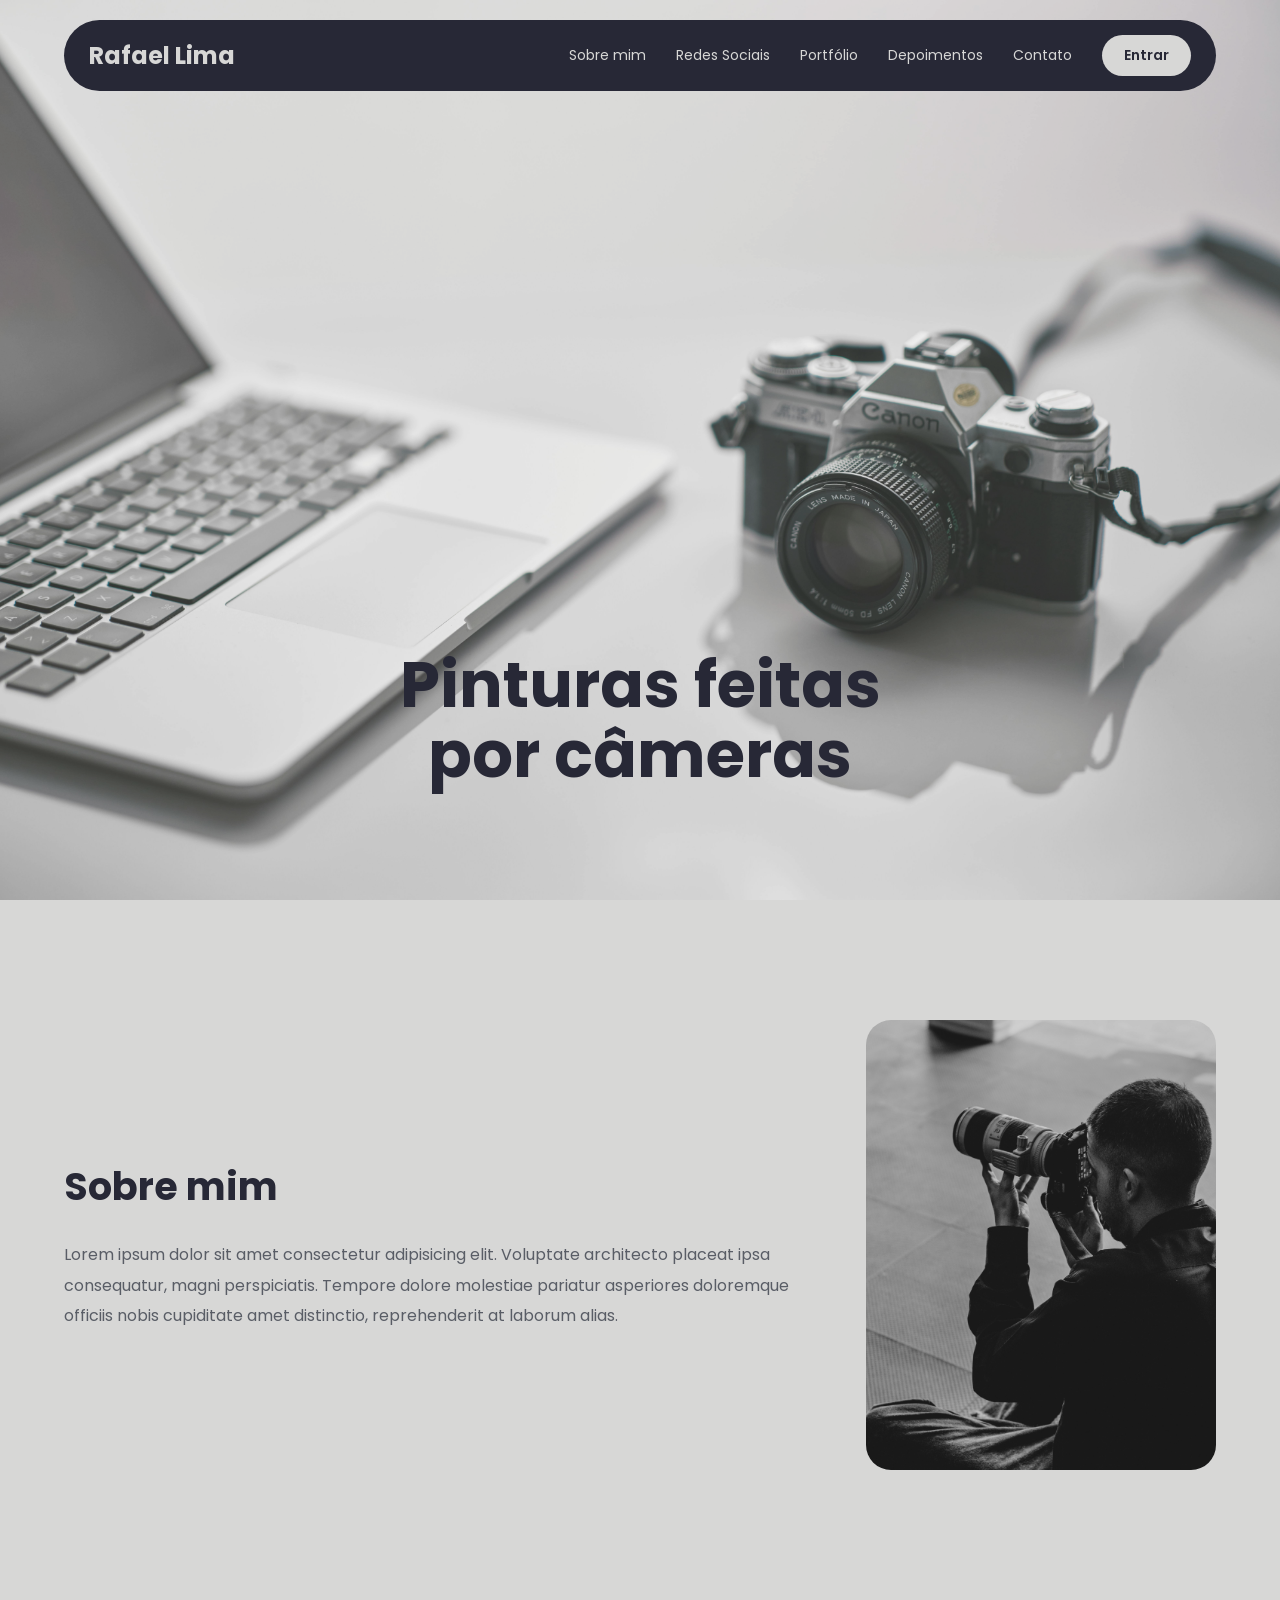
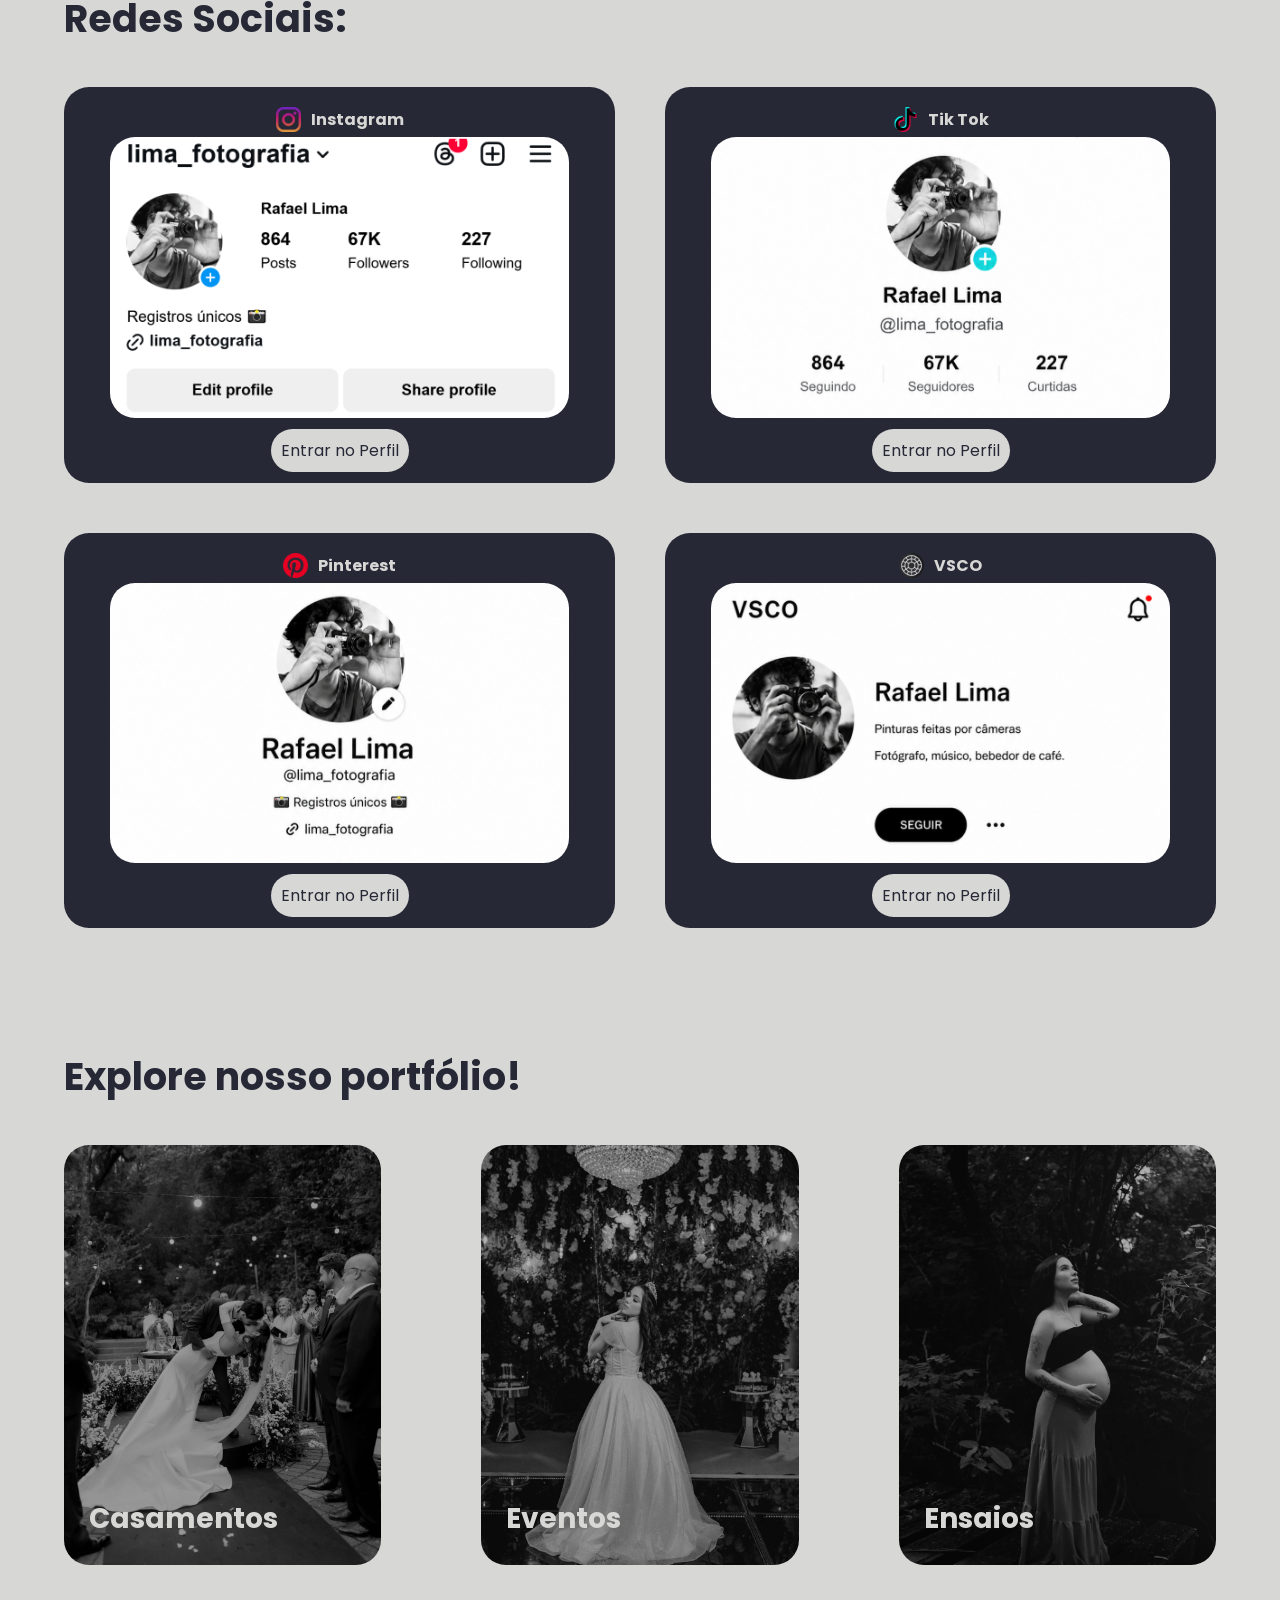
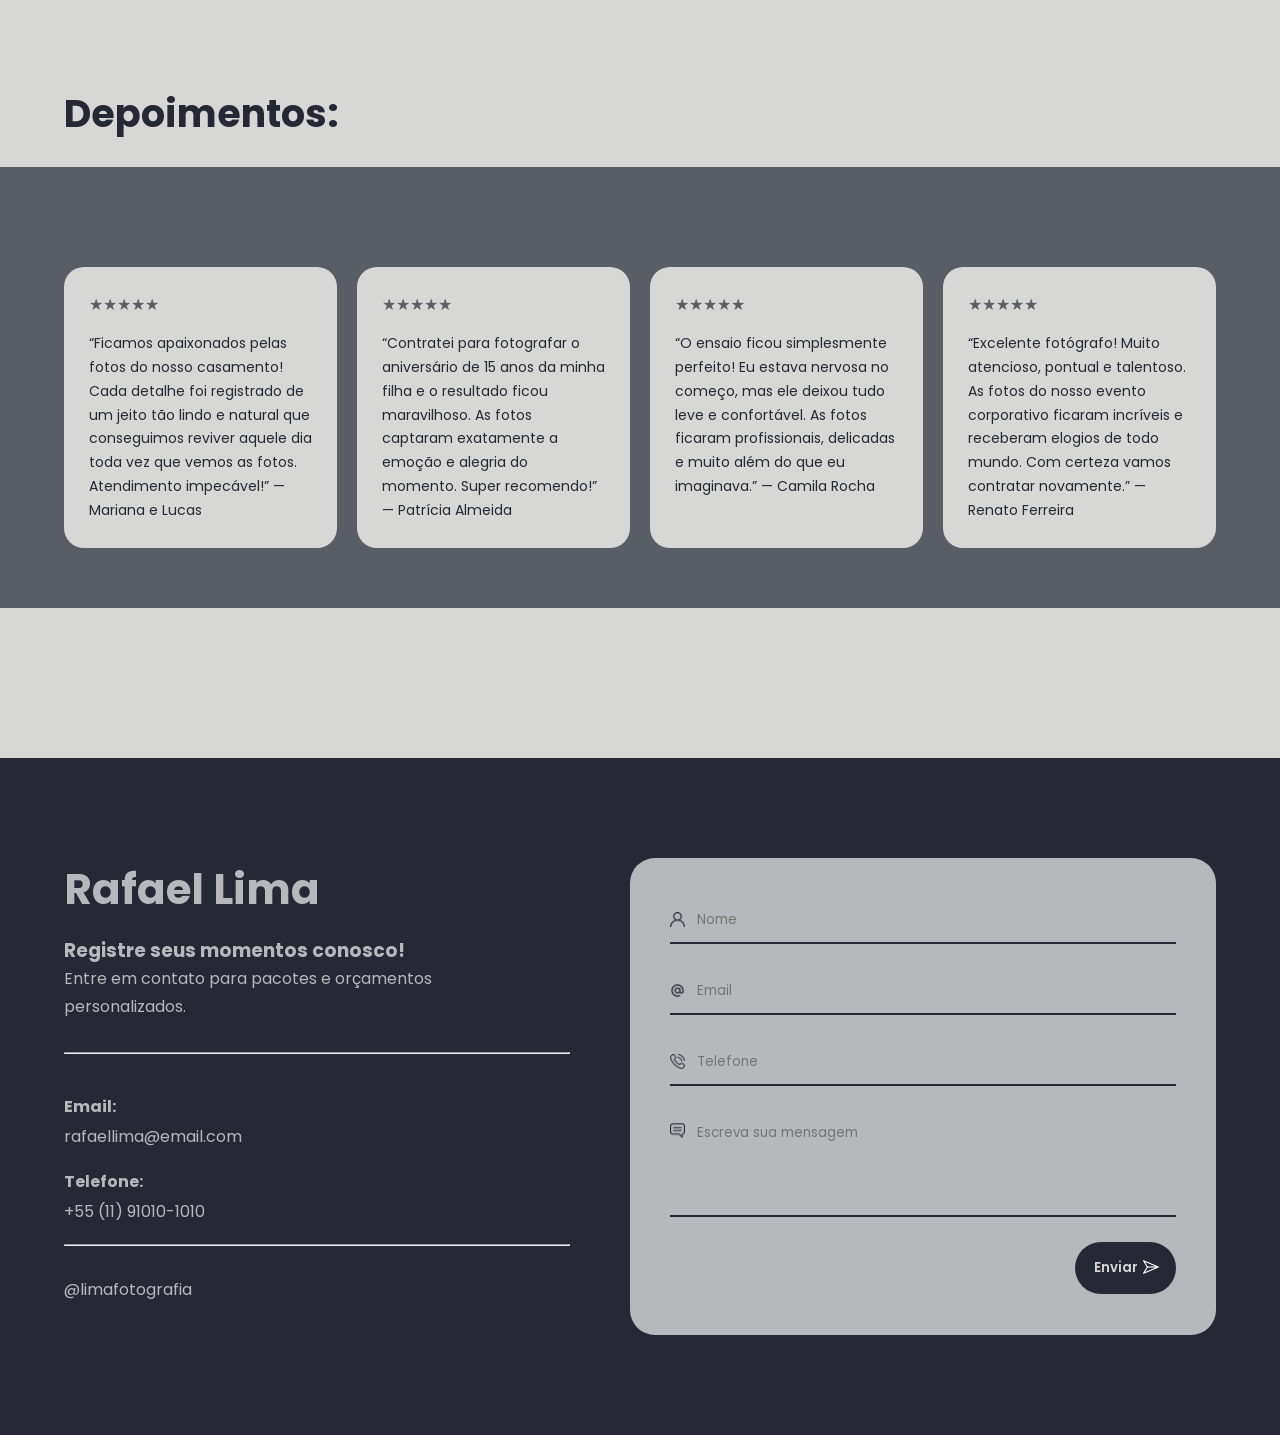
==== index.html @ 7e5df17e "Add files via upload" ====
<!DOCTYPE html>
<html lang="pt-BR">
<head>
  <meta charset="UTF-8" />
  <meta name="viewport" content="width=device-width, initial-scale=1.0"/>
  <title>Rafael Lima Fotografia</title>

  <link rel="preconnect" href="https://fonts.googleapis.com">
  <link rel="preconnect" href="https://fonts.gstatic.com" crossorigin>
  <link href="https://fonts.googleapis.com/css2?family=Poppins:wght@300;400;500;600;700&display=swap" rel="stylesheet">
  <link rel="stylesheet" href="style.css">
</head>

<body>

  <!-- menu -->

  <header>
    <div class="banner">
      <nav class="navbar">

        <div class="logo">
          Rafael Lima
        </div>

        <div class="menu">
          <a href="#sobre">Sobre mim</a>
          <a href="#redes">Redes Sociais</a>
          <a href="#portfolio">Portfólio</a>
          <a href="#depoimentos">Depoimentos</a>
          <a href="#contato">Contato</a>

          <a href="#" class="btn-menu">
            Entrar
          </a>
        </div>

      </nav>

        <img src="img/banner.jpg" alt="">

        <div class="banner-text">
          <h1>Pinturas feitas por câmeras</h1>
        </div>

    </div>

  </header>

  <!-- SOBRE -->

  <section id="sobre" class="about">
    <div class="container">

      <div class="about-content">

        <div class="about-text">

          <h2 class="section-title">
            Sobre mim
          </h2>

          <p>
            Lorem ipsum dolor sit amet consectetur adipisicing elit.
            Voluptate architecto placeat ipsa consequatur, magni
            perspiciatis. Tempore dolore molestiae pariatur asperiores
            doloremque officiis nobis cupiditate amet distinctio,
            reprehenderit at laborum alias.
          </p>

        </div>

        <div class="about-image">
          <img src="img/foto-rafael.jpg" alt="">
        </div>

      </div>

    </div>
  </section>

  <!-- REDES SOCIAIS -->

  <section id="redes" class="socials">
    <div class="container">

      <h2 class="section-title">
        Redes Sociais:
      </h2>

      <div class="social-grid">

        <div class="social-card">
            
            <div class="nome-redes">
              <img class="icon-social" src="img/instagram.png" alt="">
              <h4 class="titulo-redes">Instagram</h4>
            </div>

            <div class="social-card2"> 
                <img src="img/perfil-instagram.png" alt="">
            </div>

            <div class="div-btn-perfil">
              <a href="http://" class="btn-perfil">
                Entrar no Perfil
              </a>
            </div>

        </div>

        <div class="social-card">

            <div class="nome-redes">
              <img class="icon-social" src="img/tik-tok.png" alt="">
              <h4 class="titulo-redes">Tik Tok</h4>
            </div>

            <div class="social-card2"> 
              <img src="img/perfil-tiktok.png" alt="">
            </div>

            <div class="div-btn-perfil">
              <a href="http://" class="btn-perfil">
                Entrar no Perfil
              </a>
            </div>

        </div>

        <div class="social-card">

            <div class="nome-redes">
              <img class="icon-social" src="img/pinterest.png" alt="">
              <h4 class="titulo-redes">Pinterest</h4>
            </div>

            <div class="social-card2"> 
              <img src="img/perfil-pinterest.png" alt="">
            </div>

            <div class="div-btn-perfil">
              <a href="http://" class="btn-perfil">
                Entrar no Perfil
              </a>
            </div>
            
        </div>

        <div class="social-card">

            <div class="nome-redes">
              <img class="icon-social" src="img/vsco.png" alt="">
              <h4 class="titulo-redes">VSCO</h4>
            </div>

            <div class="social-card2"> 
              <img src="img/perfil-vsco.png" alt="">
            </div>

            <div class="div-btn-perfil">
              <a href="http://" class="btn-perfil">
                Entrar no Perfil
              </a>
            </div>
            
        </div>

      </div>

    </div>
  </section>

  <!-- PORTFOLIO -->

  <section id="portfolio" class="portfolio">
    <div class="container">

      <h2 class="section-title">
        Explore nosso portfólio!
      </h2>

      <div class="portfolio-grid">

        <div class="portfolio-card">
          <img src="img/port-casamentos.jpg" alt="">
          <h3>Casamentos</h3>
          
        </div>

        <div class="portfolio-card">
          <img src="img/port-eventos.jpg" alt="">
          <h3>Eventos</h3>
        </div>

        <div class="portfolio-card">
          <img src="img/port-ensaios.jpg" alt="">
          <h3>Ensaios</h3>
        </div>

      </div>

    </div>
  </section>

  <!-- DEPOIMENTOS -->

  <section>
    <div class="container">
      <h2 class="section-title">
        Depoimentos:
      </h2>
    </div>
  </section>

  <section class="depoimentos">
    <div class="container">
      <div class="depoimentos-grid">

        <div class="depoimentos-card">
          <div class="stars">★★★★★</div>

          <p>
            “Ficamos apaixonados pelas fotos do nosso casamento! Cada detalhe foi registrado de um jeito tão lindo e natural 
            que conseguimos reviver aquele dia toda vez que vemos as fotos. Atendimento impecável!” — Mariana e Lucas
          </p>
        </div>

        <div class="depoimentos-card">
          <div class="stars">★★★★★</div>

          <p>
            “Contratei para fotografar o aniversário de 15 anos da minha filha e o resultado ficou maravilhoso. 
            As fotos captaram exatamente a emoção e alegria do momento. Super recomendo!” — Patrícia Almeida
          </p>
        </div>

        <div class="depoimentos-card">
          <div class="stars">★★★★★</div>

          <p>
            “O ensaio ficou simplesmente perfeito! Eu estava nervosa no começo, mas ele deixou tudo leve e confortável. 
            As fotos ficaram profissionais, delicadas e muito além do que eu imaginava.” — Camila Rocha
          </p>
        </div>

        <div class="depoimentos-card">
          <div class="stars">★★★★★</div>

          <p>
            “Excelente fotógrafo! Muito atencioso, pontual e talentoso. As fotos do nosso evento corporativo ficaram 
            incríveis e receberam elogios de todo mundo. Com certeza vamos contratar novamente.” — Renato Ferreira
          </p>
        </div>

      </div>

    </div>
  </section>

    <footer>

    <div class="container">

      <div class="footer-content">

        <div class="footer-left">

          <h2>Rafael Lima</h2>
          <h3>Registre seus momentos conosco!</h3>

          <p>
            Entre em contato para pacotes e
            orçamentos personalizados.
          </p>

          <hr>

          <div class="footer-info">

            <h4>Email:</h4>
            <span>rafaellima@email.com</span>

            <h4>Telefone:</h4>
            <span>+55 (11) 91010-1010</span>

          </div>

          <hr>

          <p class="pfooter">@limafotografia</p>

        </div>

        <form class="footer-form">

          <div class="input-group">
            <img class="icons-form" src="img/icon-nome.png" alt="">
            <input type="text" placeholder="Nome">
          </div>

          <div class="input-group">
            <img class="icons-form" src="img/icon-email.png" alt="">
            <input type="email" placeholder="Email">
          </div>

          <div class="input-group">
            <img class="icons-form" src="img/icon-telefone.png" alt="">
            <input type="text" placeholder="Telefone">
          </div>

          <div class="input-group textarea-group">
            <img class="icons-form" src="img/icon-mensagem.png" alt="">
            <textarea rows="4" placeholder="Escreva sua mensagem"></textarea>
          </div>

          <button type="submit">
            <img class="icon-btn-form" src="img/icon-enviar.png" alt="">
            Enviar
          </button>

        </form>

      </div>

    </div>

  </footer>

</body>
</html>
---- style.css ----
*{
    margin:0;
    padding:0;
    box-sizing:border-box;
    font-family:'Poppins', sans-serif;
}

body{
    background:#D7D7D6;
    color:#272836;
}

img{
    width:100%;
    display:block;
}

a{
    text-decoration:none;
}

.container{
    width:90%;
    max-width:1200px;
    margin:auto;
}


/* MENU */

.navbar{
    background:#272836;
    padding:15px 25px;
    border-radius:50px;
    position:absolute;
    top:20px;
    left:50%;
    transform:translateX(-50%);
    width:90%;
    max-width:1200px;
    display:flex;
    justify-content:space-between;
    align-items:center;
    z-index:10;
}

.logo{
    color:#D7D7D6;
    font-size:24px;
    font-weight:700;
}

.menu{
    display:flex;
    gap:30px;
    align-items:center;
}

.menu a{
    color:#D7D7D6;
    font-size:14px;
    transition:.3s;
}

.menu a:hover{
    opacity:.7;
}

.btn-menu{
    background:#D7D7D6;
    color:#272836 !important;
    padding:10px 22px;
    border-radius:30px;
    font-weight:600;
}

/* banner */

.banner{
    position: relative;
    width: 100%;
    height: 100vh;
    overflow: hidden;
}

.banner img{
    width: 100%;
    height: 100%;
    object-fit: cover;
    opacity: 0.8;
}

.banner-text{
    position:absolute;
    text-align: center;
    top: 80%;
    left: 50%;
    transform: translate(-50%, -50%);


}

.banner-text h1{
    font-size:64px;
    line-height:1.1;
    font-weight:700;
    max-width:600px;
}

/* SOBRE */

.about{
    padding:120px 0;
}

.about-content{
    display:flex;
    align-items:center;
    justify-content:space-between;
    gap:60px;
}

.about-text{
    flex:1;
}

.section-title{
    font-size:38px;
    margin-bottom:25px;
}

.about-text p{
    color:#595D66;
    line-height:1.9;
    font-size:16px;
}

.about-image{
    width:350px;
    height:450px;
    overflow:hidden;
    border-radius:25px;
}

.about-image img{
    height:100%;
    object-fit:cover;
}


 /* REDES */

.socials{
    padding-bottom:120px;
}

.social-grid{
    display:grid;
    grid-template-columns:repeat(2, 1fr);
    gap:50px;
    margin-top:40px;
    text-align: center;
}

.social-card{
    background:#272836;
    padding:20px;
    border-radius:25px;

}

.nome-redes{
    display: flex;
    align-items: center;
    justify-content: center; 
    gap: 10px;
    color: #D7D7D6;
}

.titulo-redes{
    margin: 0;
}

.social-card2{
    margin-top: 5px;
}
.social-card2 img{
    border-radius: 25px;
    width: 90%;
    margin-right: auto;
    margin-left: auto;
}

.icon-social{
    width: 25px;
}

.btn-perfil{
    background-color: #D7D7D6;
    color: #272836;
    padding: 10px;
    border-radius: 25px;
}

.div-btn-perfil{
    margin-top: 20px;
}

/* PORTFOLIO */

.portfolio{
    padding-bottom:120px;
}

.portfolio-grid{
    display:grid;
    grid-template-columns:repeat(3, 1fr);
    gap:100px;
    margin-top:40px;
}

.portfolio-card{
    position:relative;
    overflow:hidden;
    border-radius:25px;
    height:420px;
    cursor:pointer;
}

.portfolio-card img{
    height:100%;
    object-fit:cover;
    transition:.4s;
    filter:brightness(70%);
}

.portfolio-card:hover img{
    transform:scale(1.05);
}

.portfolio-card h3{
    position:absolute;
    bottom: 25px;
    left:25px;
    color:#D7D7D6;
    font-size:28px;
}

/* DEPOIMENTOS */

.depoimentos{
    background:#595D66;
    padding:60px 0;
}

.depoimentos-grid{
    margin-top:40px;

    display:grid;
    grid-template-columns:repeat(4, 1fr);
    gap:20px;
}

.depoimentos-card{
    background:#D7D7D6;
    padding:25px;
    border-radius:20px;
}

.stars{
    color:#595D66;
    margin-bottom:15px;
}

.depoimentos-card p{
    font-size:14px;
    line-height:1.7;
}


/* FOOTER */

footer{
    background:#272836;
    padding:100px 0;
    margin-top: 150px;
}

.footer-content{
    display:flex;
    justify-content:space-between;
    gap:60px;
}

.footer-left{
    flex:1;
}

.footer-left h2{
    color:#B7B8BB;
    font-size:42px;
    margin-bottom:15px;
}

.footer-left h3{
    color: #B7B8BB;
}

.footer-left p{
    color:#B7B8BB;
    margin-bottom:30px;
    max-width:400px;
    line-height:1.8;
}

.pfooter{
    margin-top: 30px;
}

.footer-info{
    margin-top:40px;
}

.footer-info h4{
    color:#B7B8BB;
    margin-bottom:5px;
}

.footer-info span{
    color:#B7B8BB;
    display:block;
    margin-bottom:20px;
}


.footer-form{
    flex:1;
    background:#B7B8BB;
    padding:40px;
    border-radius:25px;
}

.input-group{
    display:flex;
    align-items:center;
    gap:12px;
    margin-bottom:25px;
    border-bottom:2px solid #272836;
}

.textarea-group{
    align-items:flex-start;
}

.textarea-group .icons-form{
    margin-top:12px;
}

.icons-form{
    width:15px;
    height:15px;
}

.input-group input,
.input-group textarea{
    width:100%;
    border:none;
    background:transparent;
    padding:12px 0;
    outline:none;
    color:#272836;
    resize:none;
}

.footer-form button{
    width:20%;
    float: inline-end;
    border:none;
    background:#272836;
    color:#D7D7D6;
    padding:16px;
    border-radius:30px;
    cursor:pointer;
    font-weight:600;
    transition:.3s;
}

.footer-form button:hover{
    opacity:.9;
}

.icon-btn-form{
    width: 18px;
    float: right;
}
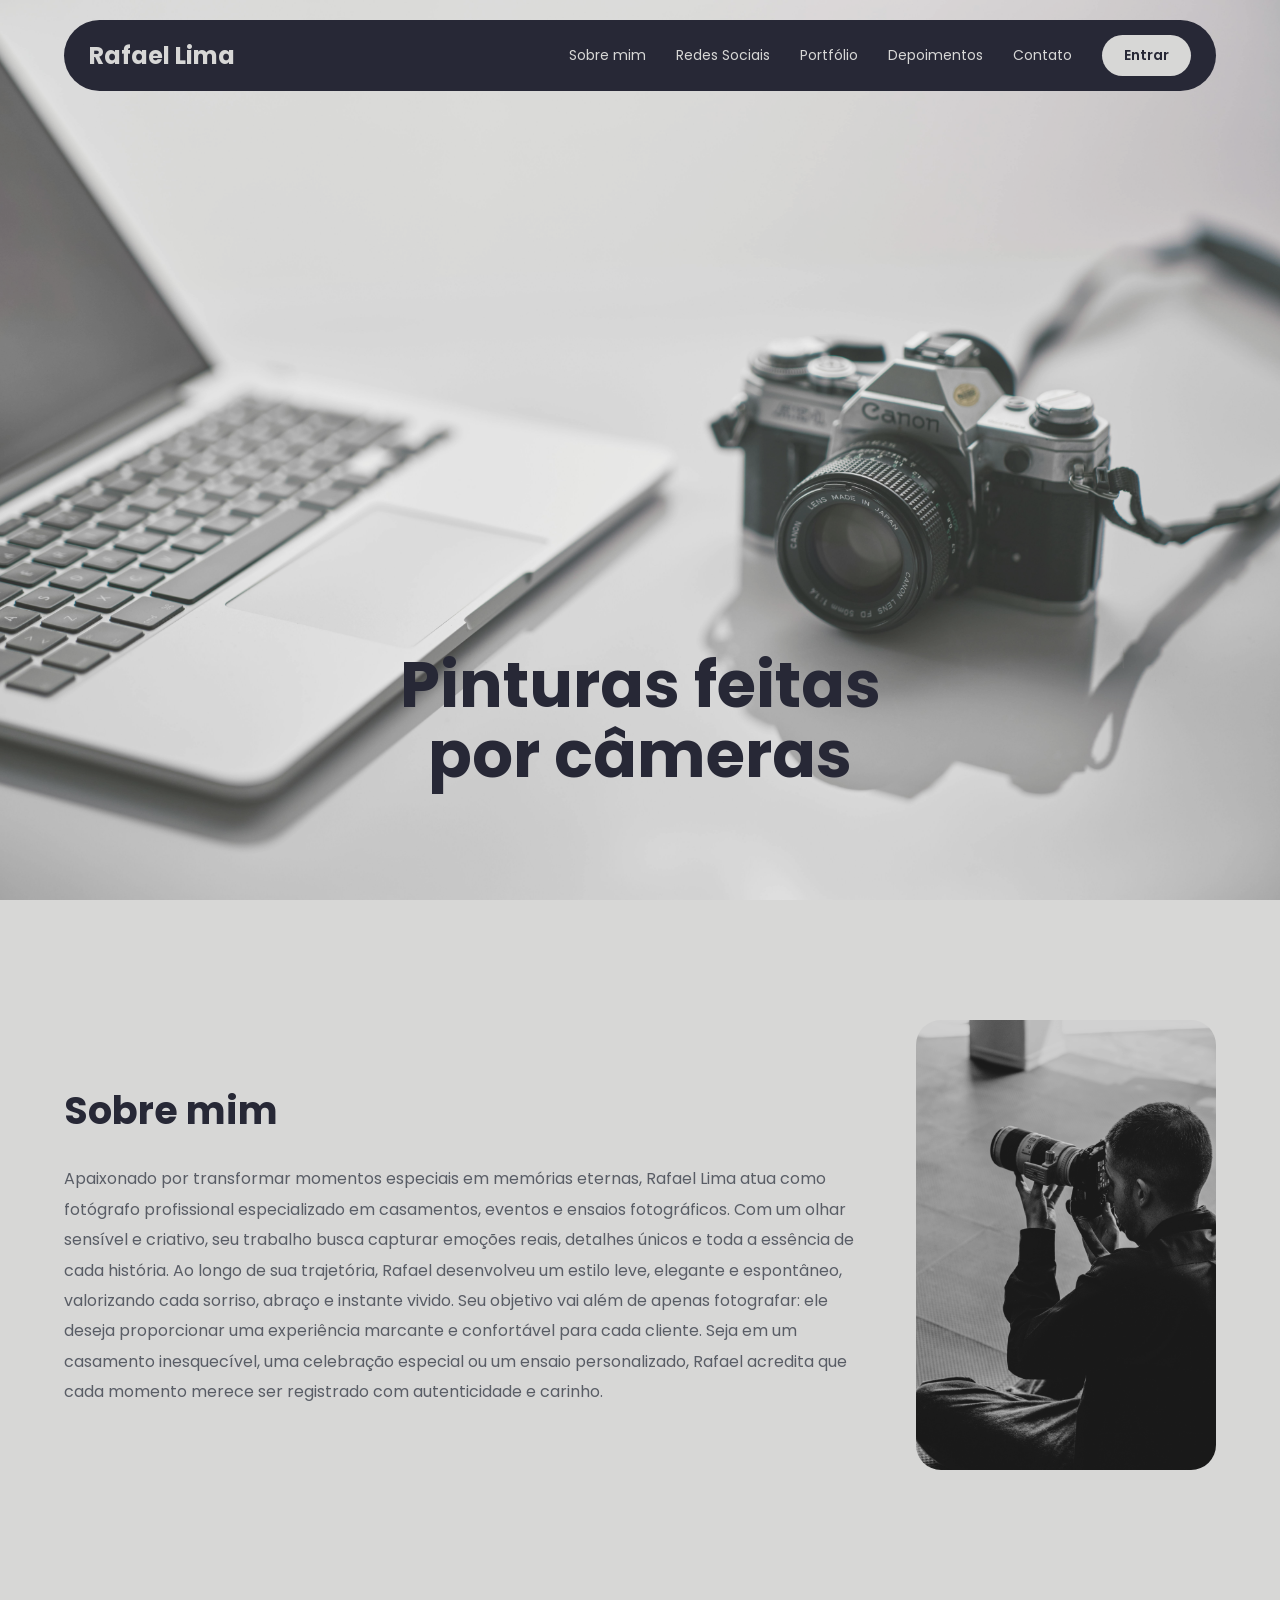
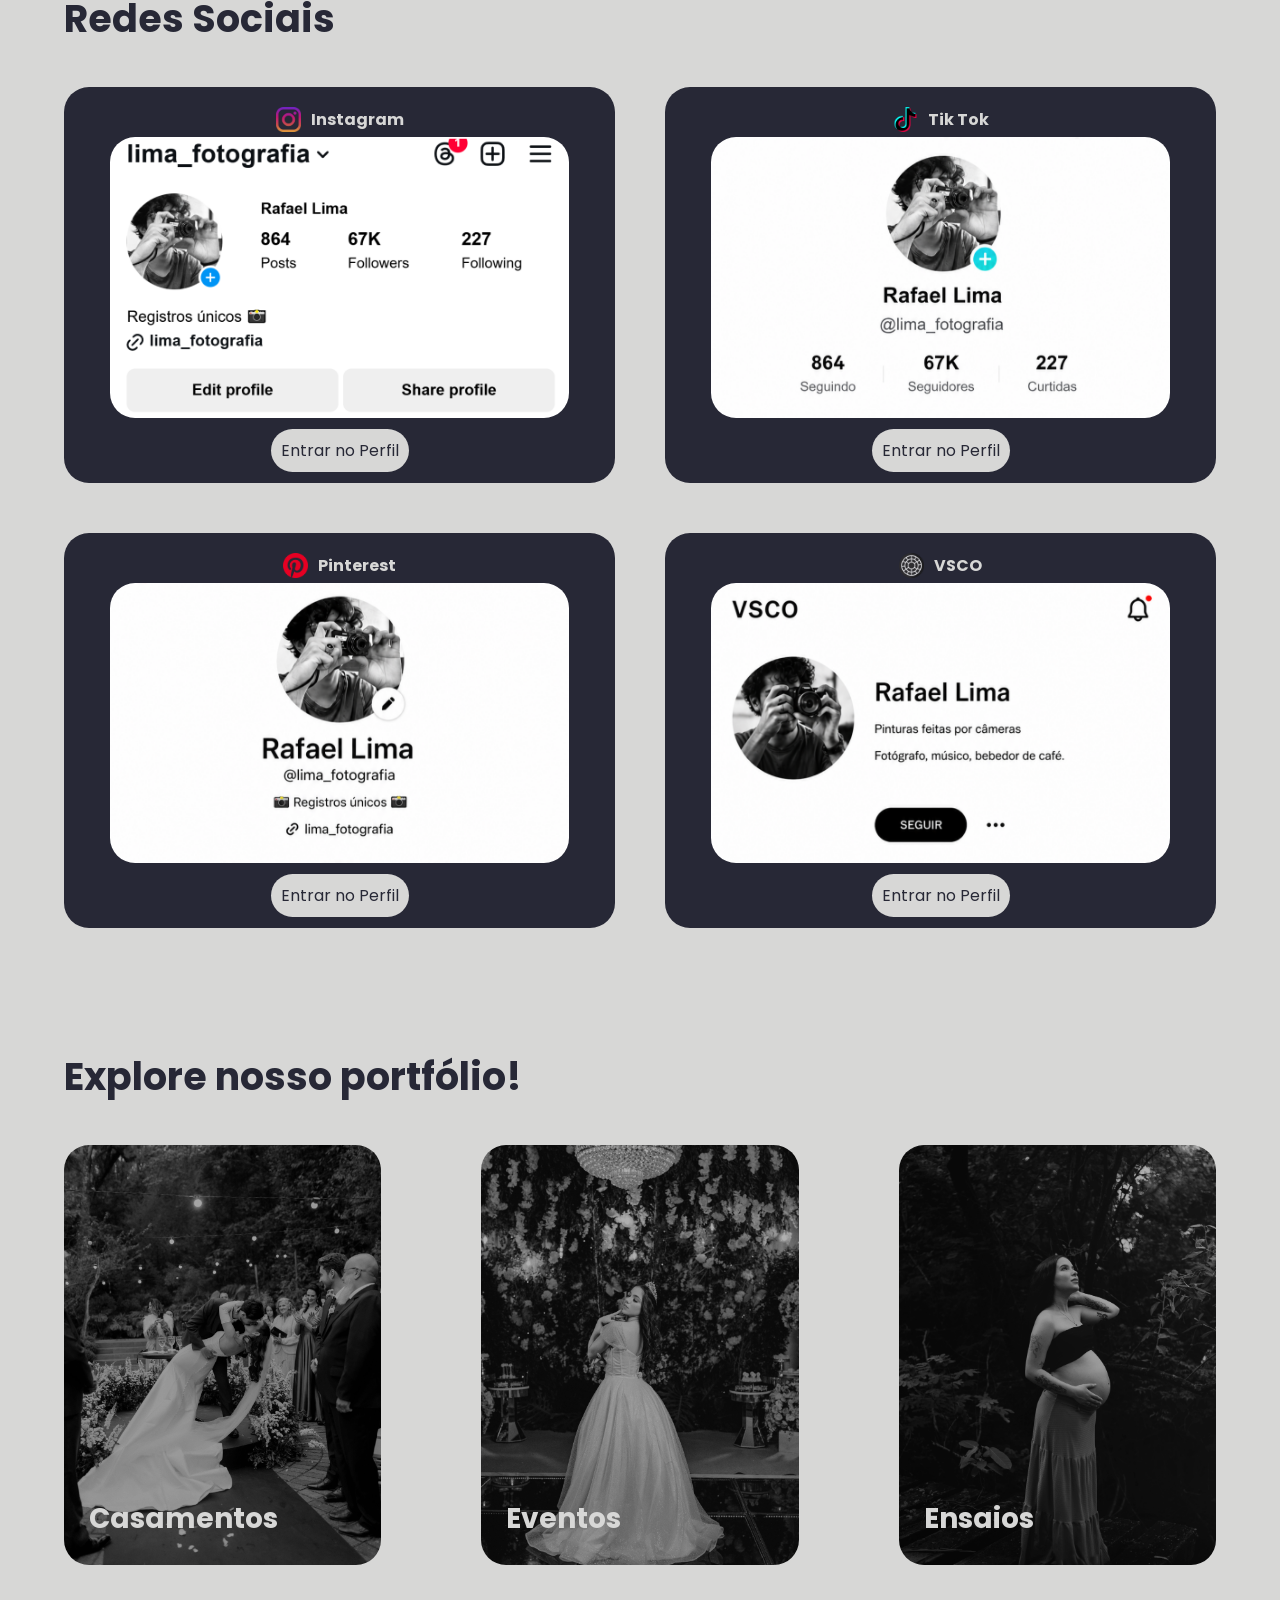
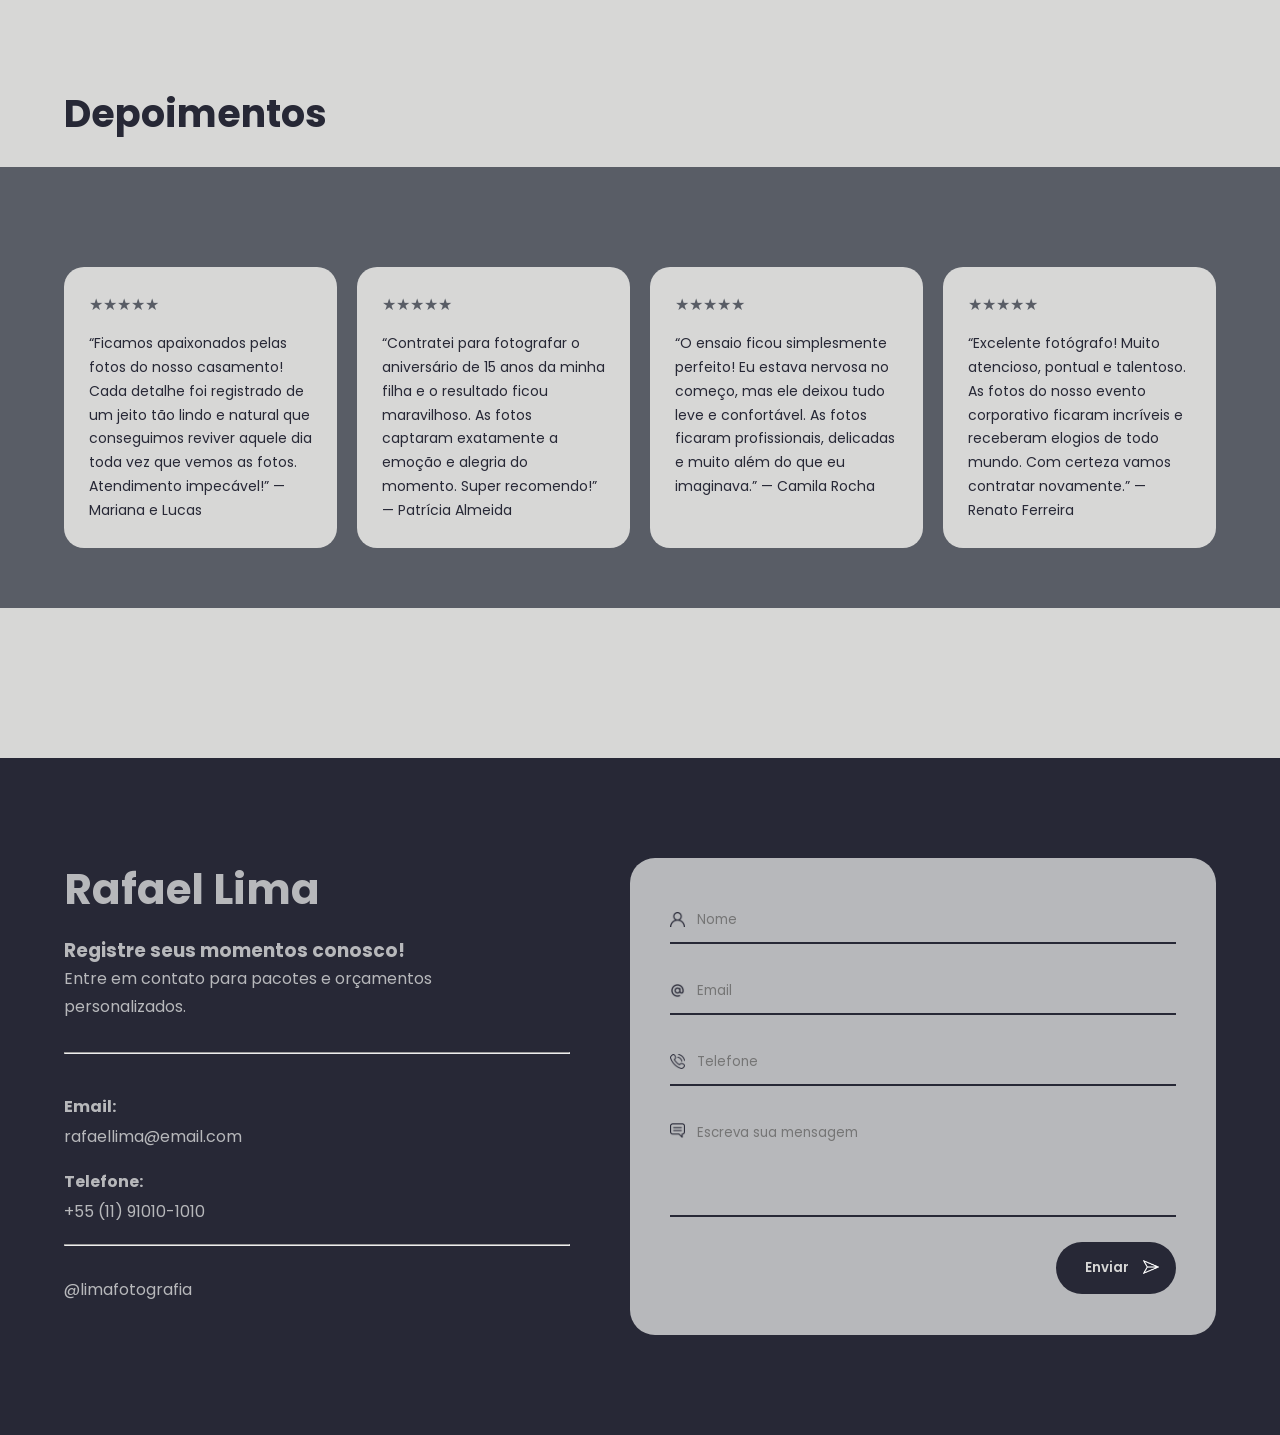
==== commit ae7d86eb: "resposividade-home" ====
--- a/index.html
+++ b/index.html
@@ -23,6 +23,12 @@
           Rafael Lima
         </div>
 
+        <div class="menu-toggle" id="menu-toggle">
+          <span></span>
+          <span></span>
+          <span></span>
+        </div>
+
         <div class="menu">
           <a href="#sobre">Sobre mim</a>
           <a href="#redes">Redes Sociais</a>
@@ -61,11 +67,15 @@
           </h2>
 
           <p>
-            Lorem ipsum dolor sit amet consectetur adipisicing elit.
-            Voluptate architecto placeat ipsa consequatur, magni
-            perspiciatis. Tempore dolore molestiae pariatur asperiores
-            doloremque officiis nobis cupiditate amet distinctio,
-            reprehenderit at laborum alias.
+            Apaixonado por transformar momentos especiais em memórias eternas, Rafael Lima atua como fotógrafo profissional especializado em casamentos, 
+            eventos e ensaios fotográficos. Com um olhar sensível e criativo, seu trabalho busca capturar emoções reais, detalhes únicos e toda a 
+            essência de cada história.
+
+            Ao longo de sua trajetória, Rafael desenvolveu um estilo leve, elegante e espontâneo, valorizando cada sorriso, abraço e instante vivido. 
+            Seu objetivo vai além de apenas fotografar: ele deseja proporcionar uma experiência marcante e confortável para cada cliente.
+
+            Seja em um casamento inesquecível, uma celebração especial ou um ensaio personalizado, Rafael acredita que cada momento merece ser 
+            registrado com autenticidade e carinho.
           </p>
 
         </div>
@@ -85,7 +95,7 @@
     <div class="container">
 
       <h2 class="section-title">
-        Redes Sociais:
+        Redes Sociais
       </h2>
 
       <div class="social-grid">
@@ -208,7 +218,7 @@
   <section>
     <div class="container">
       <h2 class="section-title">
-        Depoimentos:
+        Depoimentos
       </h2>
     </div>
   </section>
@@ -327,5 +337,16 @@
 
   </footer>
 
+  <script>
+
+    const menuToggle = document.getElementById('menu-toggle');
+    const menu = document.querySelector('.menu');
+
+    menuToggle.addEventListener('click', () => {
+        menu.classList.toggle('active');
+    });
+
+  </script>
+
 </body>
 </html>
--- a/style.css
+++ b/style.css
@@ -32,7 +32,7 @@
     background:#272836;
     padding:15px 25px;
     border-radius:50px;
-    position:absolute;
+    position:absolute !important;
     top:20px;
     left:50%;
     transform:translateX(-50%);
@@ -136,7 +136,6 @@
 }
 
 .about-image{
-    width:350px;
     height:450px;
     overflow:hidden;
     border-radius:25px;
@@ -144,7 +143,6 @@
 
 .about-image img{
     height:100%;
-    object-fit:cover;
 }
 
 
@@ -255,7 +253,6 @@
 
 .depoimentos-grid{
     margin-top:40px;
-
     display:grid;
     grid-template-columns:repeat(4, 1fr);
     gap:20px;
@@ -373,7 +370,7 @@
 }
 
 .footer-form button{
-    width:20%;
+    width:120px;
     float: inline-end;
     border:none;
     background:#272836;
@@ -392,4 +389,118 @@
 .icon-btn-form{
     width: 18px;
     float: right;
-}+}
+
+
+/* RESPONSIVO */
+
+@media(max-width: 1000px){
+
+    .about-content,
+    .footer-content{
+    flex-direction:column;
+    }
+
+    .depoimentos-grid{
+    grid-template-columns:repeat(2, 1fr);
+    }
+
+    .portfolio-grid{
+    grid-template-columns:1fr;
+    }
+
+    .banner-text h1{
+    font-size:48px;
+    }
+
+    .banner{
+        height:100%;
+    }
+
+}
+
+@media(max-width: 700px){
+
+    .social-grid,
+    .depoimentos-grid{
+    grid-template-columns:1fr;
+    }
+
+    .banner{
+    height:100%;
+    }
+
+    .banner-text{
+        bottom:30px;
+    }
+
+    .banner-text h1{
+    font-size:30px;
+    }
+
+    .section-title{
+    font-size:30px;
+    }
+
+}
+
+
+@media(max-width: 450px){
+    .banner-text h1{
+        font-size: 20px;
+    }
+}
+
+/* MENU RESPONSIVO */
+
+.menu-toggle{
+    display:none;
+    flex-direction:column;
+    cursor:pointer;
+    gap:5px;
+}
+
+.menu-toggle span{
+    width:28px;
+    height:3px;
+    background:#D7D7D6;
+    border-radius:5px;
+    transition:0.3s;
+}
+
+/* RESPONSIVO */
+
+@media(max-width: 900px){
+
+    .navbar{
+        position:relative;
+    }
+
+    .menu-toggle{
+        display:flex;
+    }
+
+    .menu{
+        position:absolute;
+        top:90px;
+        right:0;
+        background:#272836;
+        width:100%;
+        border-radius:25px;
+        padding:30px;
+
+        display:none;
+        flex-direction:column;
+        align-items:center;
+        gap:20px;
+    }
+
+    .menu.active{
+        display:flex;
+    }
+
+    .banner{
+        height:100%;
+    }
+
+}
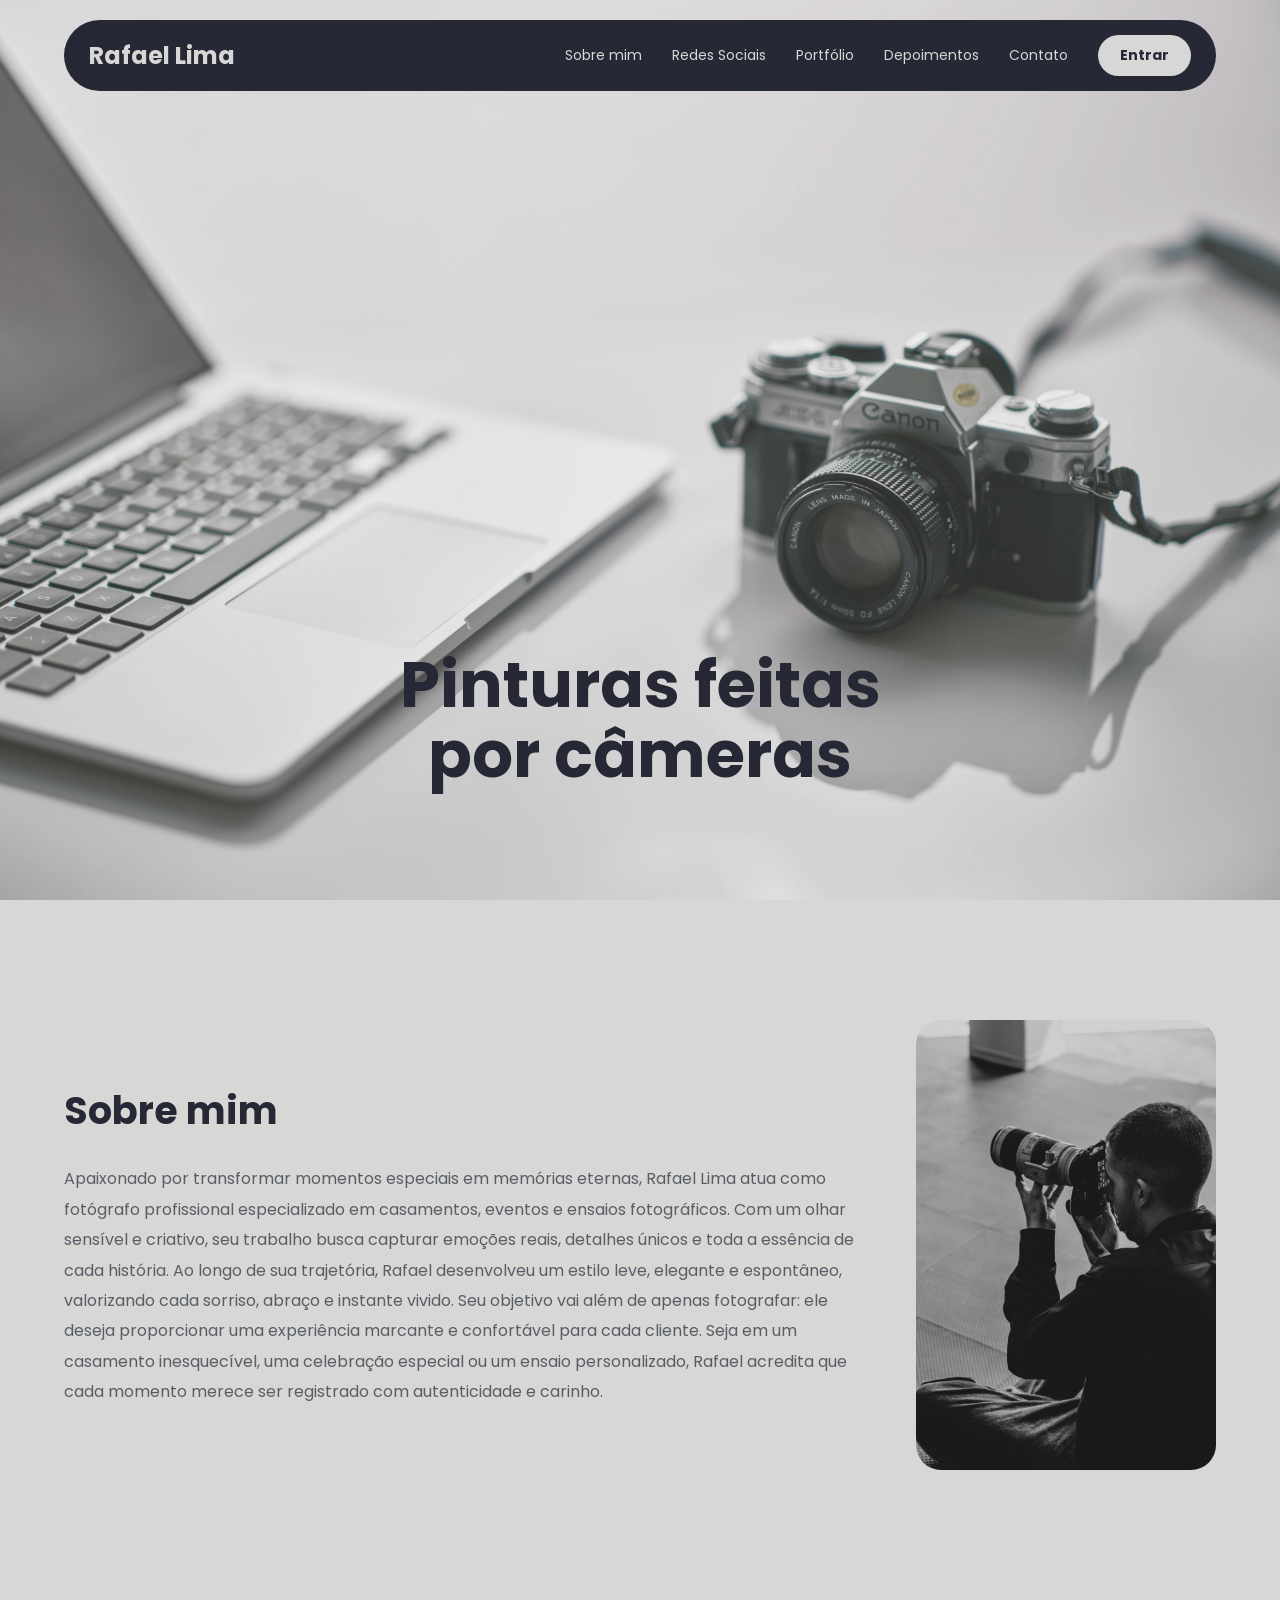
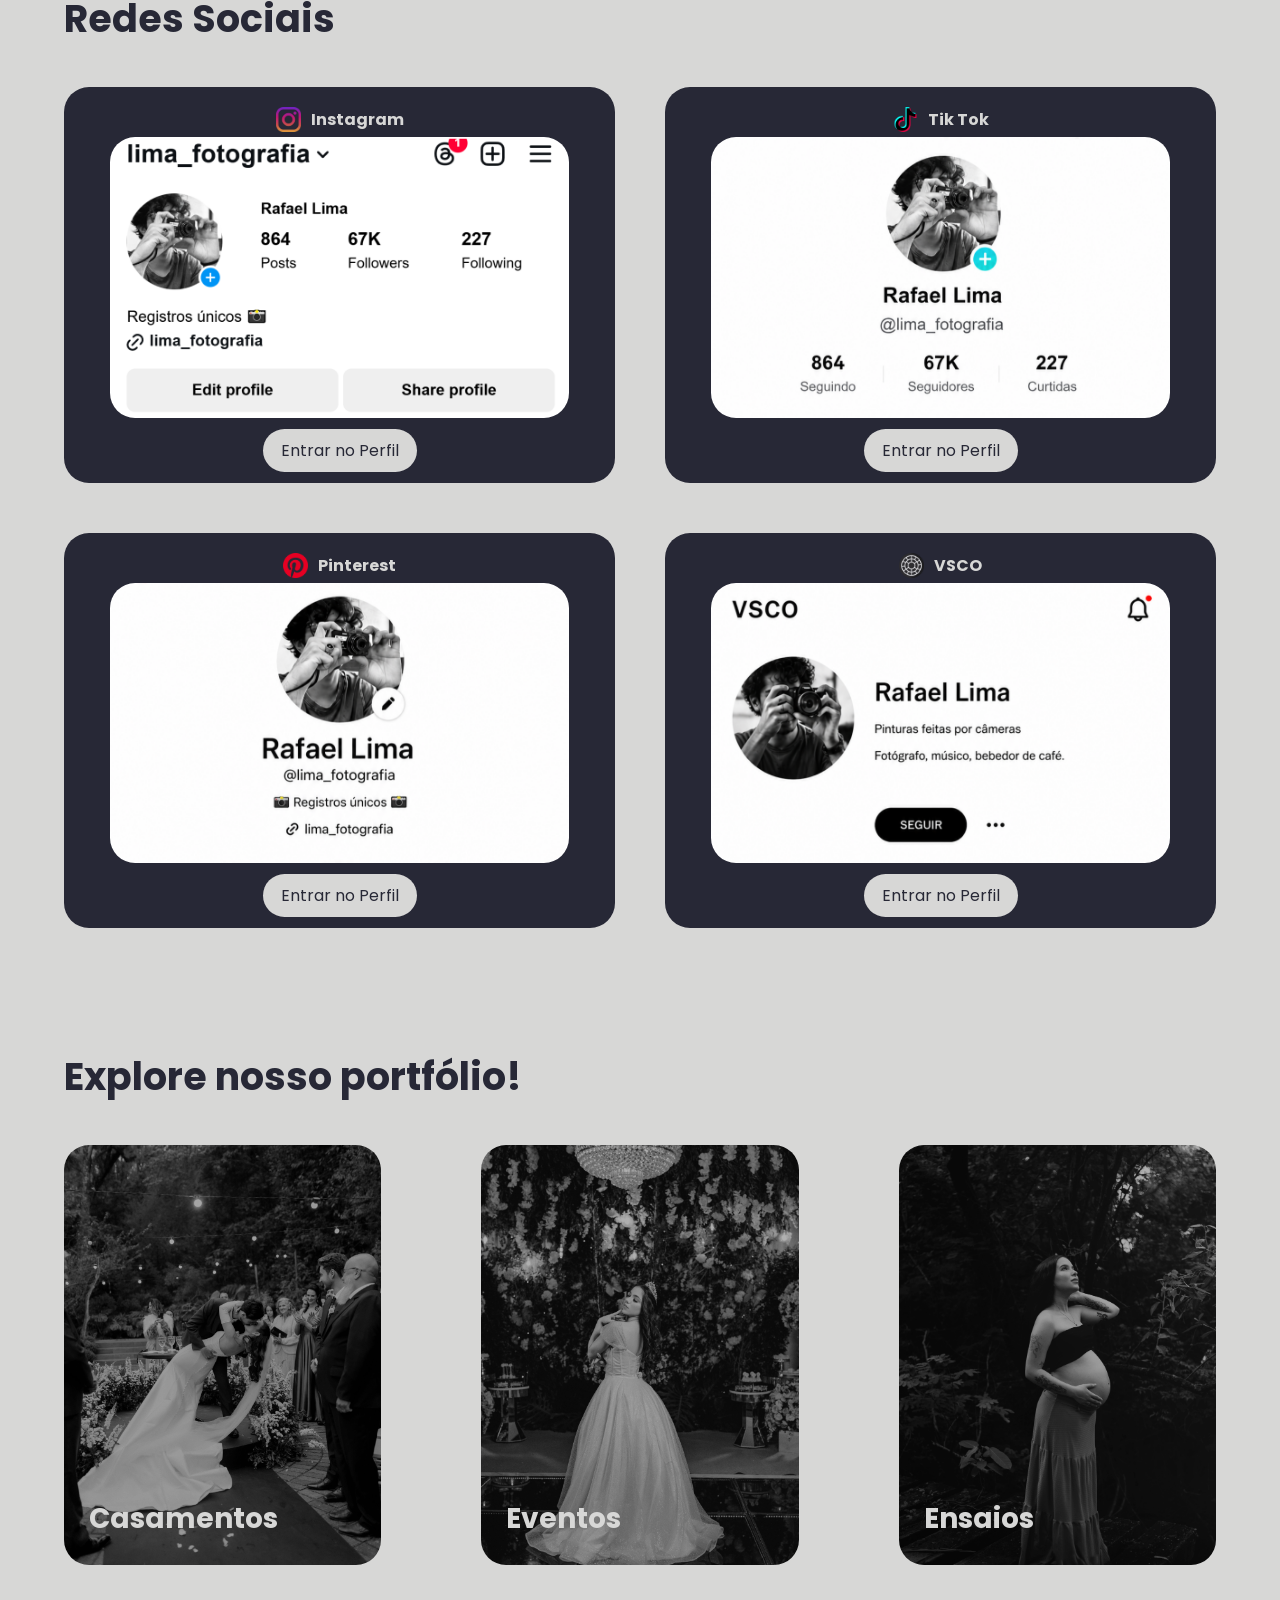
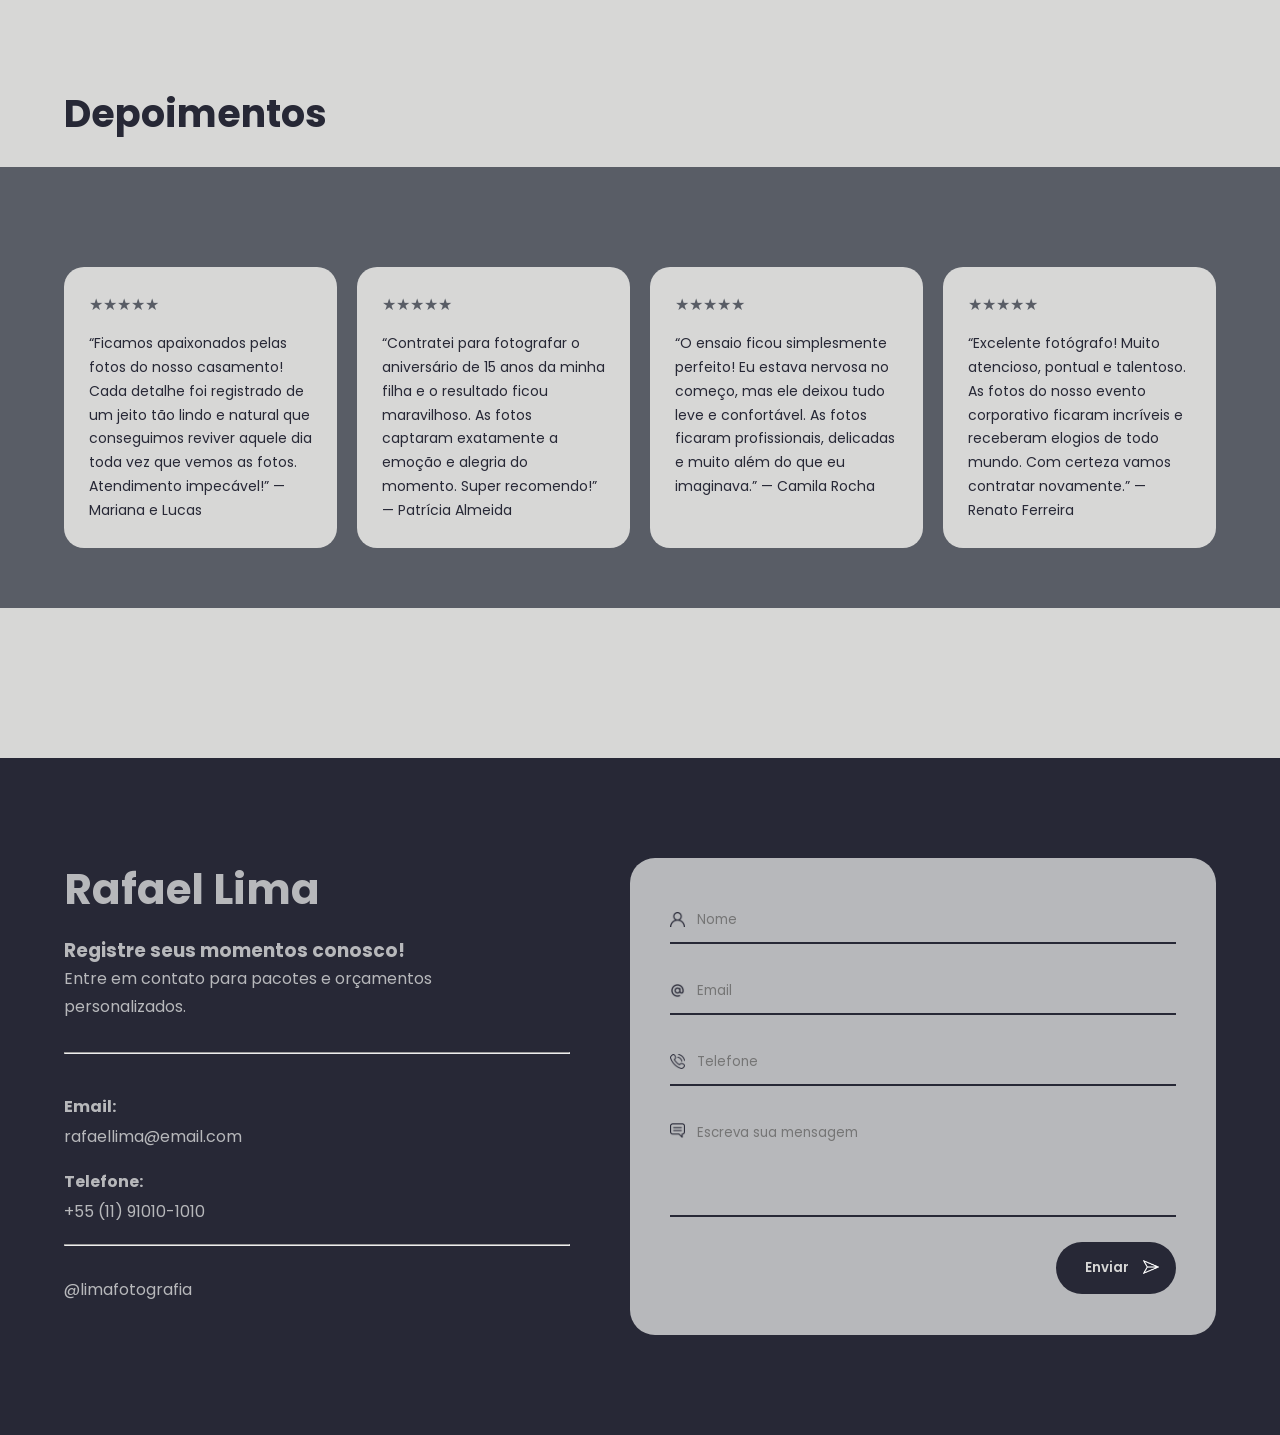
==== commit 56fa996b: "port-casamento" ====
--- a/index.html
+++ b/index.html
@@ -2,7 +2,7 @@
 <html lang="pt-BR">
 <head>
   <meta charset="UTF-8" />
-  <meta name="viewport" content="width=device-width, initial-scale=1.0"/>
+  <meta name="viewport" content="width=device-width, initial-scale=1.0" />
   <title>Rafael Lima Fotografia</title>
 
   <link rel="preconnect" href="https://fonts.googleapis.com">
@@ -112,7 +112,7 @@
             </div>
 
             <div class="div-btn-perfil">
-              <a href="http://" class="btn-perfil">
+              <a href="#" class="btn-perfil">
                 Entrar no Perfil
               </a>
             </div>
@@ -131,7 +131,7 @@
             </div>
 
             <div class="div-btn-perfil">
-              <a href="http://" class="btn-perfil">
+              <a href="#" class="btn-perfil">
                 Entrar no Perfil
               </a>
             </div>
@@ -150,7 +150,7 @@
             </div>
 
             <div class="div-btn-perfil">
-              <a href="http://" class="btn-perfil">
+              <a href="#" class="btn-perfil">
                 Entrar no Perfil
               </a>
             </div>
@@ -169,7 +169,7 @@
             </div>
 
             <div class="div-btn-perfil">
-              <a href="http://" class="btn-perfil">
+              <a href="#" class="btn-perfil">
                 Entrar no Perfil
               </a>
             </div>
@@ -193,18 +193,19 @@
       <div class="portfolio-grid">
 
         <div class="portfolio-card">
-          <img src="img/port-casamentos.jpg" alt="">
+          <a href="casamentos.html"><img src="img/port-casamentos.jpg" alt=""></a>
+          
           <h3>Casamentos</h3>
           
         </div>
 
         <div class="portfolio-card">
-          <img src="img/port-eventos.jpg" alt="">
+          <a href=""><img src="img/port-eventos.jpg" alt=""></a>
           <h3>Eventos</h3>
         </div>
 
         <div class="portfolio-card">
-          <img src="img/port-ensaios.jpg" alt="">
+          <a href=""><img src="img/port-ensaios.jpg" alt=""></a>
           <h3>Ensaios</h3>
         </div>
 
@@ -215,7 +216,7 @@
 
   <!-- DEPOIMENTOS -->
 
-  <section>
+  <section id="depoimentos">
     <div class="container">
       <h2 class="section-title">
         Depoimentos
@@ -268,7 +269,7 @@
     </div>
   </section>
 
-    <footer>
+  <footer id="contato">
 
     <div class="container">
 
@@ -337,16 +338,13 @@
 
   </footer>
 
-  <script>
-
-    const menuToggle = document.getElementById('menu-toggle');
-    const menu = document.querySelector('.menu');
-
-    menuToggle.addEventListener('click', () => {
-        menu.classList.toggle('active');
-    });
-
-  </script>
+  
+    <aside id="back-to-top" class="btn-back-to-top">
+        <svg xmlns="http://www.w3.org/2000/svg" width="30" height="30" viewBox="0 0 12 12"><path fill="#fff" d="M6 10.5a.75.75 0 0 0 .75-.75V3.81l1.97 1.97a.75.75 0 0 0 1.06-1.06L6.53 1.47a.75.75 0 0 0-1.06 0L2.22 4.72a.75.75 0 1 0 1.06 1.06l1.97-1.97v5.94c0 .414.336.75.75.75"/></svg>
+    </aside>
+
+    <script src="https://cdn.jsdelivr.net/npm/bootstrap@5.3.8/dist/js/bootstrap.bundle.min.js" integrity="sha384-FKyoEForCGlyvwx9Hj09JcYn3nv7wiPVlz7YYwJrWVcXK/BmnVDxM+D2scQbITxI" crossorigin="anonymous"></script>
+    <script src="script.js"></script>
 
 </body>
 </html>
--- a/style.css
+++ b/style.css
@@ -8,6 +8,14 @@
 body{
     background:#D7D7D6;
     color:#272836;
+}
+
+html{
+    scroll-behavior: smooth;
+  }
+  
+:target{
+    scroll-margin-top: 100px;
 }
 
 img{
@@ -71,7 +79,7 @@
     color:#272836 !important;
     padding:10px 22px;
     border-radius:30px;
-    font-weight:600;
+    font-weight:700;
 }
 
 /* banner */
@@ -196,7 +204,7 @@
 .btn-perfil{
     background-color: #D7D7D6;
     color: #272836;
-    padding: 10px;
+    padding: 10px 18px;
     border-radius: 25px;
 }
 
@@ -391,6 +399,28 @@
     float: right;
 }
 
+/* botao de voltar ao topo */
+.btn-back-to-top{
+    background-color: #272836;
+    border-radius: 50%;
+    width: 50px;
+    height: 50px;
+    position: fixed;
+    bottom: 50px;
+    right: 50px;
+    cursor: pointer;
+    display: none;
+    justify-content: center;
+    align-items: center;
+}
+
+.btn-back-to-top:hover{
+    background-color: #595D66;
+}
+.back-to-top-visible{
+    display: flex;
+}
+
 
 /* RESPONSIVO */
 
@@ -474,6 +504,7 @@
 
     .navbar{
         position:relative;
+        overflow: visible;
     }
 
     .menu-toggle{
@@ -483,9 +514,13 @@
     .menu{
         position:absolute;
         top:90px;
-        right:0;
+
+        left:50%;
+        transform:translateX(-50%);
+
+        width:90%;
         background:#272836;
-        width:100%;
+
         border-radius:25px;
         padding:30px;
 
@@ -493,6 +528,8 @@
         flex-direction:column;
         align-items:center;
         gap:20px;
+
+        z-index:999;
     }
 
     .menu.active{
@@ -501,6 +538,228 @@
 
     .banner{
         height:100%;
-    }
-
-}
+        overflow: visible;
+    }
+
+}
+
+/* PORTFÓLIOS - GALERIAS */
+
+.bannerport{
+  position: relative;
+  height: 900px;
+  overflow: hidden;
+}
+
+.overlay{
+  position: absolute;
+  inset: 0;
+
+  /* fade pra baixo */
+  background:
+    linear-gradient(
+      to bottom,
+      rgba(217, 217, 217, 0),
+      rgba(217, 217, 217, 0.5),
+      rgba(217, 217, 217, 1)
+    );
+}
+
+.contentport{
+  position: relative;
+  z-index: 2;
+
+  height: 100%;
+
+  display: flex;
+  flex-direction: column;
+  align-items: center;
+  justify-content: center;
+
+  color: #272836;
+}
+
+.contentport h1{
+  font-size: 90px;
+  font-weight: 700;
+}
+
+.contentport p{
+    font-size: 40px;
+    font-weight: 700;
+}
+
+.text-center{
+    text-align: center;
+    margin-bottom: 30px;
+}
+
+/* planos de fundo*/
+.bpcasamento{
+  background:
+    url("img/casamento/banner-casamento.jpg") center/cover no-repeat;
+}
+
+/*galeria*/
+
+.row{
+    display: flex;
+    flex-flow: row wrap;
+    margin-left: auto;
+    margin-right: auto;
+}
+
+.col-4{
+    width: calc(100% / 3);
+}
+
+.col-4 img{
+    width: 90%;
+    margin-left: auto;
+    margin-right: auto;
+    margin-bottom: 40px;
+}    
+
+/* pacotes */
+
+.pacotes{
+    background:#595D66;
+    color:#D7D7D6;
+    padding:30px;
+    display:flex;
+    justify-content:space-between;
+    gap:30px;
+    border-radius:2px;
+}
+
+.pacote{
+    flex:1;
+}
+
+.pacote h2{
+    margin-bottom:10px;
+    font-weight:700;
+}
+
+.pacote p{
+    font-size:16px;
+    color: #D7D7D6;
+    margin-bottom:15px;
+    line-height:1.5;
+}
+
+.pacote ul{
+    padding-left:20px;
+}
+
+.pacote li{
+    margin-bottom:8px;
+    color:#D7D7D6;
+    line-height:1.5;
+}
+
+.linha{
+    width:1px;
+    background:#D7D7D6;
+}
+
+.personalizar{
+    margin-top: 50px;
+}
+
+.pers-title{
+    font-size: 28px;
+}
+
+.persp{
+    font-size: 16px;
+    margin-bottom: 15px;
+}
+
+.btn-pers{
+    background-color: #272836;
+    color: #D7D7D6;
+    padding: 10px 15px;
+    border-radius: 25px;
+    font-weight: 700;
+}
+
+
+/* RESPONSIVO PORTIFÓLIO */
+
+@media(max-width:900px){
+
+    .pacotes{
+        gap:20px;
+    }
+
+    .pacote h2{
+        font-size:1.2rem;
+    }
+
+}
+
+
+@media(max-width:850px){
+
+    .pacotes{
+        flex-direction:column;
+    }
+
+    .linha{
+        width:100%;
+        height:1px;
+    }
+
+    .pacote{
+        width:100%;
+    }
+
+    .pacote h2{
+        font-size:1.3rem;
+    }
+
+    .pacote p,
+    .pacote li{
+        font-size:0.95rem;
+    }
+
+}
+
+@media(max-width:900px){
+
+    .col-4 img{
+        margin-bottom: 20px;
+    }
+
+}
+
+@media(max-width:700px){
+
+    .col-4{
+        width:100%;
+    }
+
+}
+
+@media(max-width:480px){
+
+    body{
+        padding:10px;
+    }
+
+    .pacotes{
+        padding:20px;
+    }
+
+    .pacote h2{
+        font-size:1.1rem;
+    }
+
+    .pacote p,
+    .pacote li{
+        font-size:0.9rem;
+    }
+
+}
+
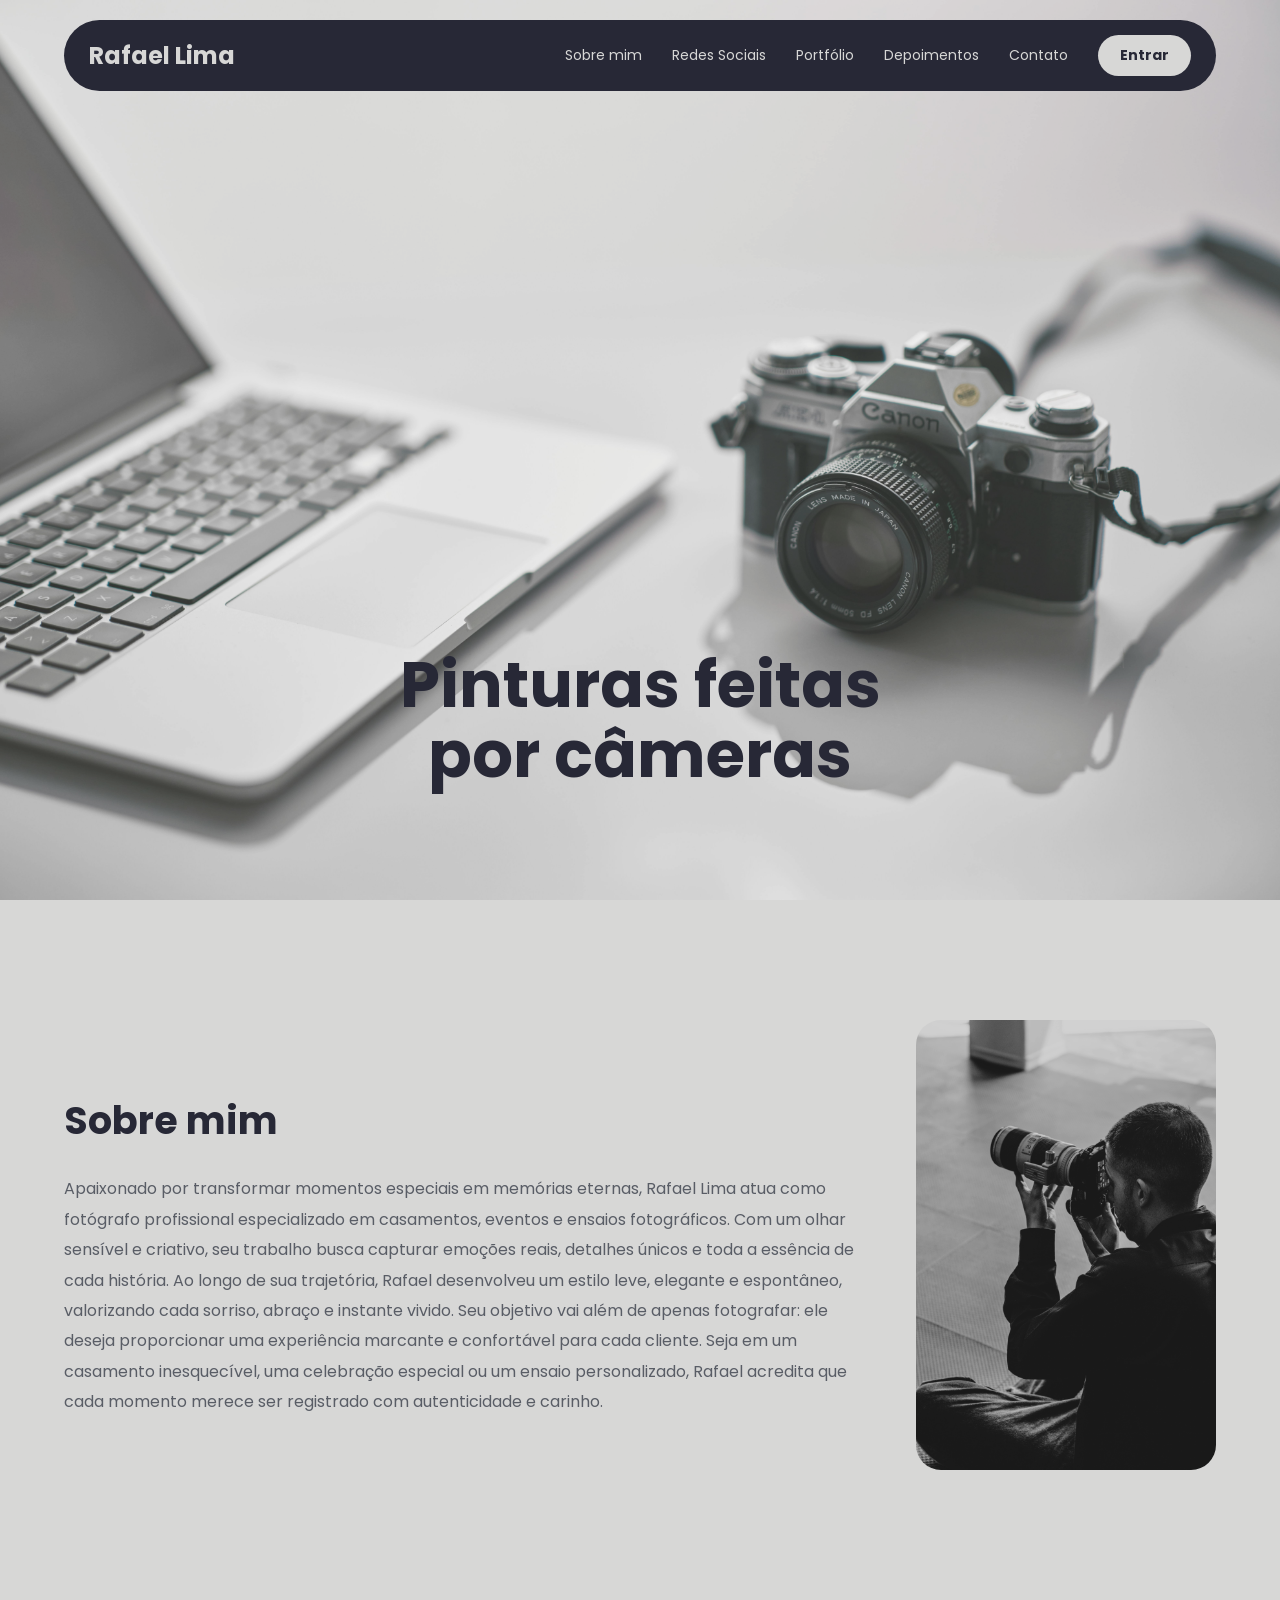
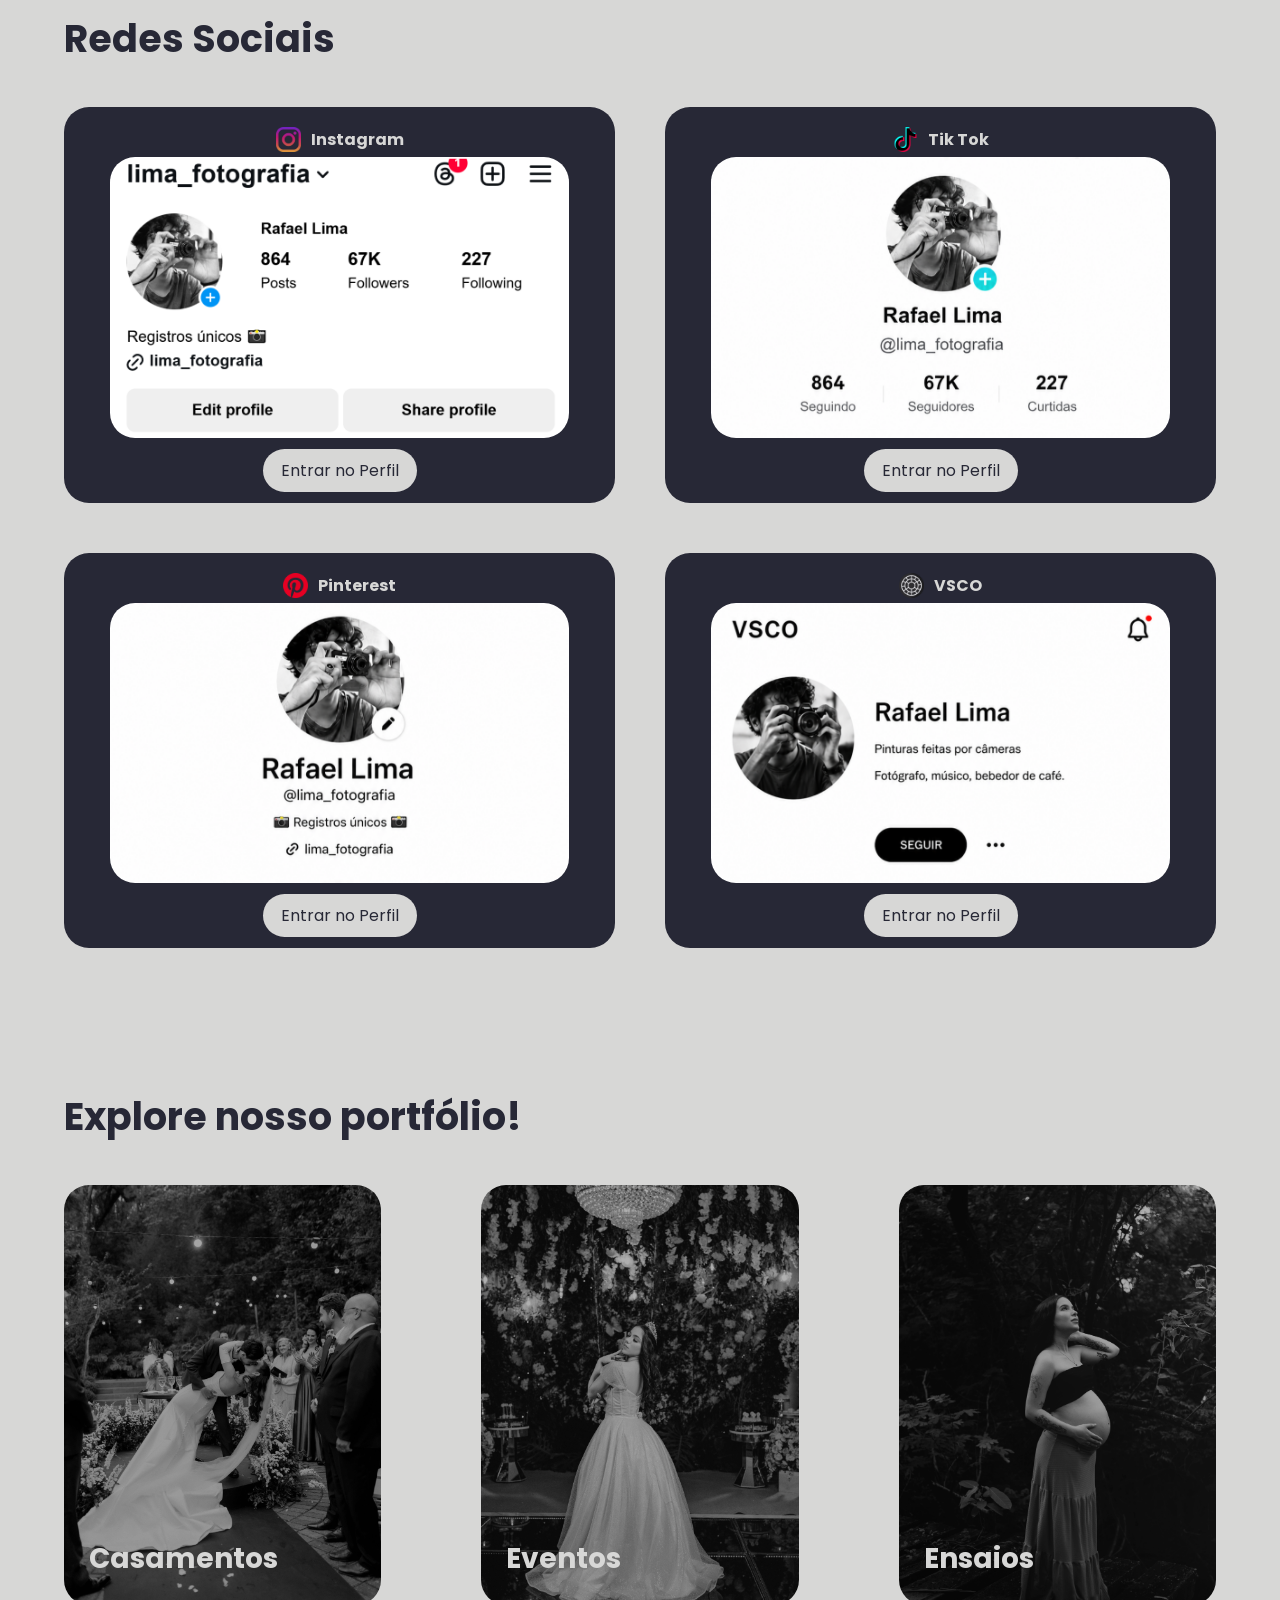
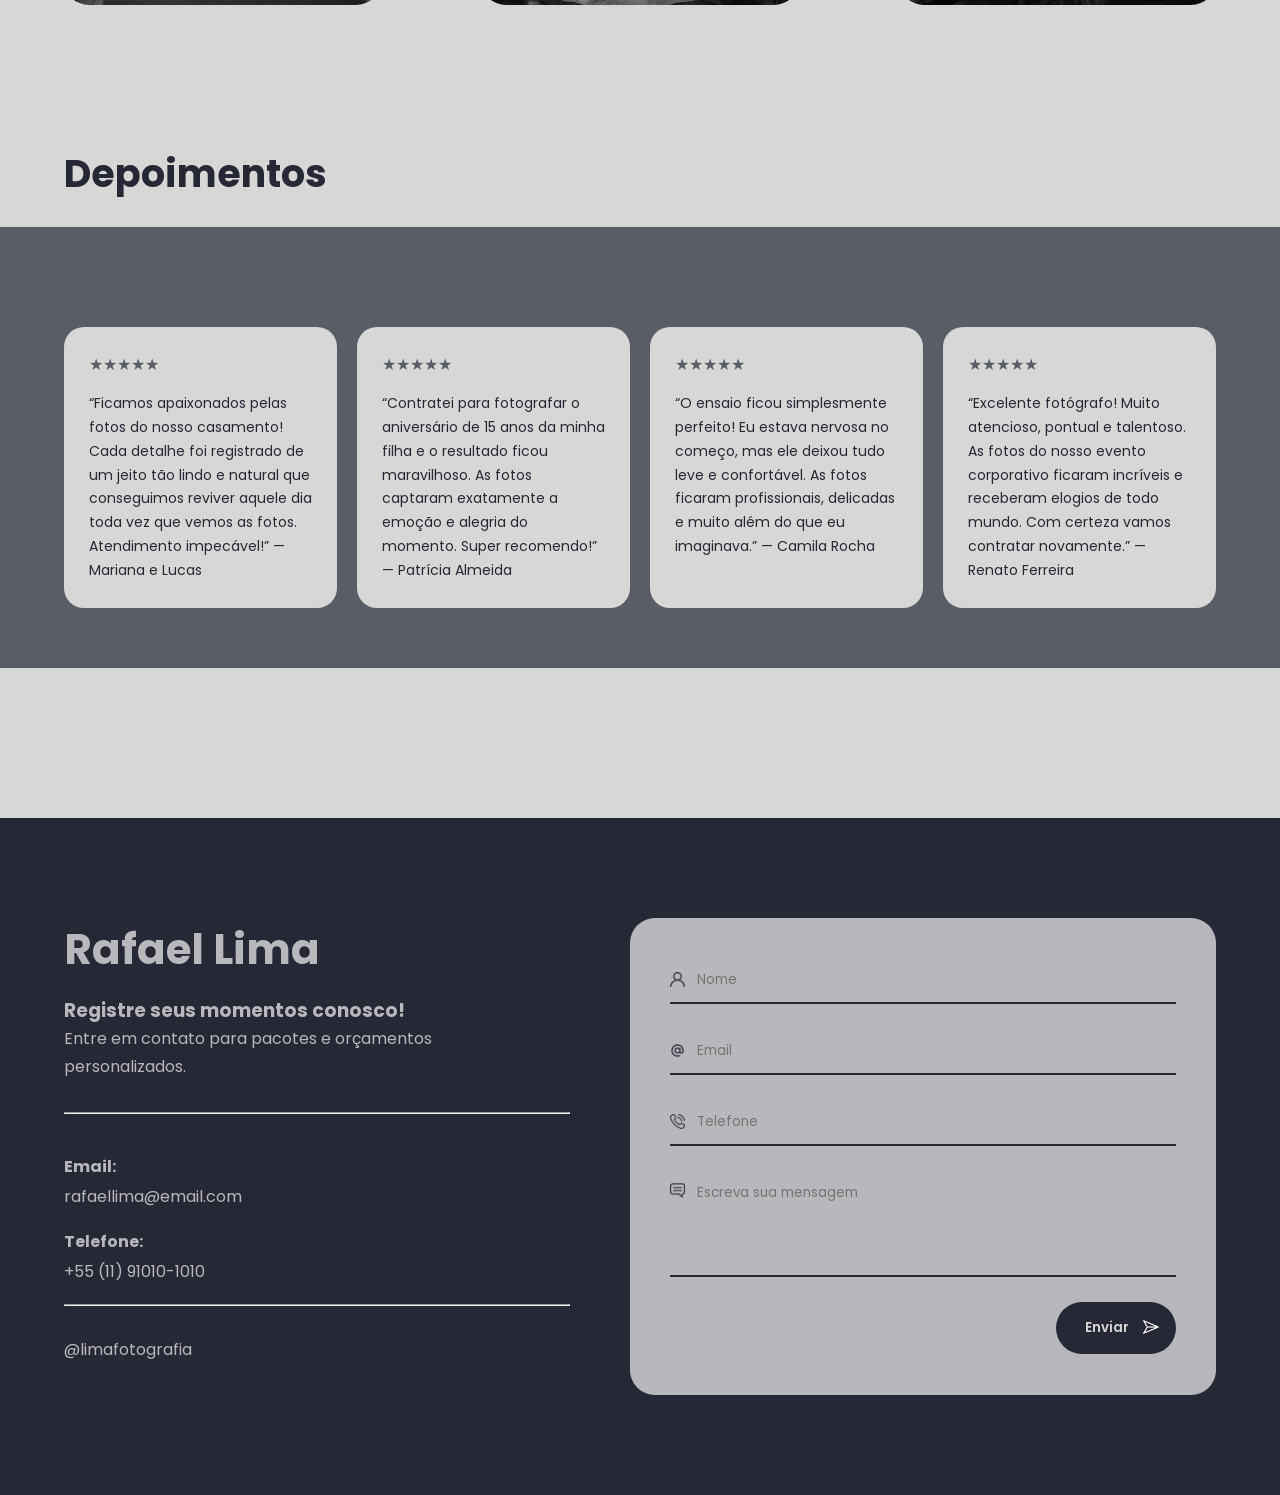
==== commit 7fa90403: "final" ====
--- a/index.html
+++ b/index.html
@@ -36,7 +36,7 @@
           <a href="#depoimentos">Depoimentos</a>
           <a href="#contato">Contato</a>
 
-          <a href="#" class="btn-menu">
+          <a href="login.html" class="btn-menu">
             Entrar
           </a>
         </div>
@@ -200,12 +200,12 @@
         </div>
 
         <div class="portfolio-card">
-          <a href=""><img src="img/port-eventos.jpg" alt=""></a>
+          <a href="eventos.html"><img src="img/port-eventos.jpg" alt=""></a>
           <h3>Eventos</h3>
         </div>
 
         <div class="portfolio-card">
-          <a href=""><img src="img/port-ensaios.jpg" alt=""></a>
+          <a href="ensaios.html"><img src="img/port-ensaios.jpg" alt=""></a>
           <h3>Ensaios</h3>
         </div>
 
@@ -338,13 +338,14 @@
 
   </footer>
 
-  
-    <aside id="back-to-top" class="btn-back-to-top">
-        <svg xmlns="http://www.w3.org/2000/svg" width="30" height="30" viewBox="0 0 12 12"><path fill="#fff" d="M6 10.5a.75.75 0 0 0 .75-.75V3.81l1.97 1.97a.75.75 0 0 0 1.06-1.06L6.53 1.47a.75.75 0 0 0-1.06 0L2.22 4.72a.75.75 0 1 0 1.06 1.06l1.97-1.97v5.94c0 .414.336.75.75.75"/></svg>
-    </aside>
-
-    <script src="https://cdn.jsdelivr.net/npm/bootstrap@5.3.8/dist/js/bootstrap.bundle.min.js" integrity="sha384-FKyoEForCGlyvwx9Hj09JcYn3nv7wiPVlz7YYwJrWVcXK/BmnVDxM+D2scQbITxI" crossorigin="anonymous"></script>
-    <script src="script.js"></script>
+  <!-- BOTÃO BACK TO TOP -->
+
+  <aside id="back-to-top" class="btn-back-to-top">
+    <svg xmlns="http://www.w3.org/2000/svg" width="30" height="30" viewBox="0 0 12 12"><path fill="#fff" d="M6 10.5a.75.75 0 0 0 .75-.75V3.81l1.97 1.97a.75.75 0 0 0 1.06-1.06L6.53 1.47a.75.75 0 0 0-1.06 0L2.22 4.72a.75.75 0 1 0 1.06 1.06l1.97-1.97v5.94c0 .414.336.75.75.75"/></svg>
+  </aside>
+
+  <script src="https://cdn.jsdelivr.net/npm/bootstrap@5.3.8/dist/js/bootstrap.bundle.min.js" integrity="sha384-FKyoEForCGlyvwx9Hj09JcYn3nv7wiPVlz7YYwJrWVcXK/BmnVDxM+D2scQbITxI" crossorigin="anonymous"></script>
+  <script src="script.js"></script>
 
 </body>
 </html>
--- a/style.css
+++ b/style.css
@@ -135,6 +135,7 @@
 .section-title{
     font-size:38px;
     margin-bottom:25px;
+    margin-top: 20px;
 }
 
 .about-text p{
@@ -421,6 +422,126 @@
     display: flex;
 }
 
+/* HOME APOS LOGIN */
+.pacotes-section{
+    padding:120px 0;
+}
+
+.pacotes-titulo{
+    text-align:center;
+    font-size:30px;
+    margin-bottom:20px;
+    margin-top:80px;
+    color:#272836;
+}
+
+.pacotes-grid{
+    display:grid;
+    grid-template-columns:repeat(auto-fit, minmax(260px, 1fr));
+    gap:25px;
+}
+
+.pacotes-card{
+    background:#272836;
+    color:#D7D7D6;
+    padding:25px;
+    border-radius:25px;
+    margin: 15px;
+}
+
+.pacotes-card-titulo{
+    font-size:22px;
+    margin-bottom:12px;
+}
+
+.pacotes-card-texto{
+    font-size:15px;
+    line-height:1.6;
+    margin-bottom:20px;
+    color:#B7B8BB;
+}
+
+.pacotes-lista{
+    padding-left:18px;
+}
+
+.pacotes-lista li{
+    margin-bottom:10px;
+    line-height:1.5;
+}
+
+.pacotes-card-destaque{
+    border:3px solid #4C8DFF;
+}
+
+
+/* parte do botão pra contato personalizado */
+.personalizado-section{
+    padding:80px 0;
+}
+
+.personalizado-box{
+    background:#D7D7D6;
+    border-radius:20px;
+    padding:35px 40px;
+}
+
+.personalizado-titulo{
+    font-size:35px;
+    color:#272836;
+    margin-bottom:10px;
+}
+
+.personalizado-texto{
+    font-size:18px;
+    color:#595D66;
+    margin-bottom:25px;
+}
+
+.personalizado-btn{
+    display:inline-block;
+    background:#272836;
+    color:#D7D7D6;
+    padding:12px 24px;
+    border-radius:30px;
+    font-weight:600;
+    transition:.3s;
+}
+
+.personalizado-btn:hover{
+    opacity:.85;
+}
+
+@media(max-width:700px){
+
+    .personalizado-box{
+        padding:30px 25px;
+    }
+
+    .personalizado-titulo{
+        font-size:28px;
+    }
+
+    .personalizado-texto{
+        font-size:16px;
+    }
+
+}
+
+@media(max-width:700px){
+
+    .pacotes-titulo{
+        font-size:30px;
+    }
+
+    .pacotes-card{
+        padding:22px;
+    }
+
+}
+
+
+
 
 /* RESPONSIVO */
 
@@ -600,6 +721,16 @@
     url("img/casamento/banner-casamento.jpg") center/cover no-repeat;
 }
 
+.bpeventos{
+    background: 
+    url("img/eventos/banner-eventos.jpg") center/cover no-repeat;
+}
+
+.bpensaios{
+    background: 
+    url("img/ensaios/banner-ensaios.jpg") center/cover no-repeat;
+}
+
 /*galeria*/
 
 .row{
@@ -763,3 +894,584 @@
 
 }
 
+/* parte do perfil */
+.perfil-section{
+    padding:80px 0;
+    margin: 55px;
+}
+
+.perfil-card{
+    background:#B7B8BB;
+    border-radius:25px;
+    padding:40px;
+
+    display:flex;
+    align-items:center;
+    justify-content:space-between;
+    gap:40px;
+}
+
+.perfil-foto{
+    width:170px;
+    height:170px;
+    border-radius:50%;
+    overflow:hidden;
+    border:2px solid #272836;
+
+    flex-shrink:0;
+}
+
+.perfil-foto img{
+    width:100%;
+    height:100%;
+    object-fit:cover;
+}
+
+.perfil-info{
+    flex:1;
+}
+
+.perfil-nome{
+    font-size:42px;
+    color:#272836;
+    margin-bottom:25px;
+}
+
+.perfil-item{
+    margin-bottom:20px;
+}
+
+.perfil-item h3{
+    font-size:28px;
+    color:#272836;
+    margin-bottom:5px;
+}
+
+.perfil-item p,
+.perfil-item a{
+    font-size:20px;
+    color:#595D66;
+}
+
+.perfil-acoes{
+    display:flex;
+    flex-direction:column;
+    gap:15px;
+}
+
+.perfil-btn{
+    background-color: #B7B8BB !important;
+    border:2px solid #272836;
+    color:#272836;
+
+    padding:12px 24px;
+    border-radius:10px;
+
+    text-align:center;
+    font-size:18px;
+    transition:.3s;
+}
+
+.perfil-btn:hover{
+    background:#272836;
+    color:#D7D7D6;
+}
+
+@media(max-width:900px){
+
+    .perfil-card{
+        flex-direction:column;
+        text-align:center;
+    }
+
+    .perfil-acoes{
+        width:100%;
+    }
+
+}
+
+@media(max-width:600px){
+
+    .perfil-card{
+        padding:30px 20px;
+    }
+
+    .perfil-nome{
+        font-size:30px;
+    }
+
+    .perfil-item h3{
+        font-size:22px;
+    }
+
+    .perfil-item p,
+    .perfil-item a{
+        font-size:16px;
+    }
+
+}
+
+/* agendamento perfil */
+.agendamento-section{
+    padding:80px 0;
+}
+
+.agendamento-container{
+    background:#B7B8BB;
+    border-radius:25px;
+    padding:50px;
+}
+
+.agendamento-titulo{
+    font-size:52px;
+    color:#272836;
+    margin-bottom:50px;
+}
+
+.agendamento-form{
+    display:grid;
+    grid-template-columns:1fr 1fr;
+    gap:60px;
+}
+
+.agendamento-coluna{
+    display:flex;
+    flex-direction:column;
+    gap:35px;
+}
+
+.agendamento-grupo{
+    display:flex;
+    flex-direction:column;
+}
+
+.agendamento-grupo label{
+    font-size:20px;
+    font-weight:600;
+    color:#272836;
+    margin-bottom:15px;
+}
+
+.agendamento-grupo span{
+    font-weight:400;
+}
+
+.agendamento-grupo input[type="text"],
+.agendamento-grupo input[type="email"],
+.agendamento-grupo input[type="tel"],
+.agendamento-grupo input[type="date"],
+.agendamento-grupo textarea{
+    border:none;
+    border-bottom:2px solid #272836;
+    background:transparent;
+    padding:10px 0;
+    outline:none;
+    font-size:18px;
+    color:#272836;
+}
+
+.agendamento-grupo textarea{
+    resize:none;
+    height:80px;
+}
+
+.agendamento-opcoes{
+    display:flex;
+    flex-direction:column;
+    gap:12px;
+}
+
+.agendamento-radio{
+    display:flex;
+    align-items:center;
+    gap:12px;
+    font-size:20px !important;
+    font-weight:400 !important;
+    margin-bottom:0 !important;
+}
+
+.agendamento-radio input{
+    width:20px;
+    height:20px;
+    cursor:pointer;
+}
+
+.agendamento-btn{
+    width:170px;
+    height:60px;
+
+    border:none;
+    border-radius:40px;
+
+    background:#272836;
+    color:#D7D7D6;
+
+    font-size:22px;
+    font-weight:600;
+
+    cursor:pointer;
+    transition:.3s;
+
+    margin-top:10px;
+    align-self:flex-end;
+}
+
+.agendamento-btn:hover{
+    opacity:.85;
+}
+
+.agendamento-aviso{
+    text-align:center;
+    margin-top:50px;
+    color:#272836;
+    font-size:18px;
+}
+
+@media(max-width:1000px){
+
+    .agendamento-form{
+        grid-template-columns:1fr;
+    }
+
+}
+
+@media(max-width:700px){
+
+    .agendamento-container{
+        padding:30px 25px;
+    }
+
+    .agendamento-titulo{
+        font-size:34px;
+    }
+
+    .agendamento-grupo label{
+        font-size:22px;
+    }
+
+    .agendamento-radio{
+        font-size:16px !important;
+    }
+
+    .agendamento-btn{
+        width:100%;
+    }
+
+}
+
+
+/* modal editar perfil */
+
+.modal-editar{
+    position:fixed;
+    inset:0;
+    background:rgba(0,0,0,.5);
+    display:none;
+    align-items:center;
+    justify-content:center;
+    padding:40px 20px;
+    z-index:9999;
+
+}
+
+.modal-editar.ativo{
+    display:flex;
+}
+
+.modal-box{
+    width:100%;
+    max-width:800px;
+    background:#D7D7D6;
+    border-radius:25px;
+    padding:30px;
+    position:relative;
+    max-height:95vh;
+    overflow-y:auto;
+}
+
+
+.modal-titulo{
+    font-size:30px;
+    color:#272836;
+    margin-bottom:50px;
+}
+
+.modal-conteudo{
+    display:flex;
+    gap:20px;
+    align-items:center;
+}
+
+.modal-foto-area{
+    display:flex;
+    flex-direction:column;
+    align-items:center;
+    gap:30px;
+}
+
+.modal-foto{
+    width:220px;
+    height:220px;
+
+    border-radius:50%;
+    overflow:hidden;
+
+    border:2px solid #272836;
+}
+
+.modal-foto img{
+    width:100%;
+    height:100%;
+    object-fit:cover;
+}
+
+.trocar-foto{
+    cursor:pointer;
+    color:#272836;
+}
+
+.modal-form{
+    flex:1;
+}
+
+.modal-input{
+    margin-bottom:40px;
+}
+
+.modal-input label{
+    display:block;
+
+    font-size:20px;
+    font-weight:600;
+    margin-bottom:10px;
+    color:#272836;
+}
+
+.modal-input input{
+    width:100%;
+    border:none;
+    border-bottom:2px solid #272836;
+    background:transparent;
+    padding:7px 0;
+    font-size:18px;
+    outline:none;
+}
+
+.modal-botoes{
+    display:flex;
+    justify-content:flex-end;
+    gap:25px;
+}
+
+.modal-botoes button{
+    border:none;
+
+    background:#272836;
+    color:#D7D7D6;
+
+    padding:14px 35px;
+
+    border-radius:30px;
+
+    font-size:20px;
+    cursor:pointer;
+}
+
+@media(max-width:900px){
+
+    .modal-conteudo{
+        flex-direction:column;
+    }
+
+    .modal-titulo{
+        font-size:40px;
+    }
+
+}
+
+@media(max-width:600px){
+
+    .modal-box{
+        padding:30px 20px;
+    }
+
+    .modal-titulo{
+        font-size:30px;
+    }
+
+    .modal-input label{
+        font-size:20px;
+    }
+
+    .modal-input input{
+        font-size:18px;
+    }
+
+    .modal-botoes{
+        flex-direction:column;
+    }
+
+}
+
+
+/* login */
+/* LOGIN */
+
+.login-section{
+    min-height:100vh;
+    display:flex;
+    justify-content:center;
+    align-items:center;
+    padding:0px;
+}
+
+.login-card{
+    width:100%;
+    min-height:100vh;
+    display:grid;
+    grid-template-columns:450px 1fr;
+}
+
+.login-left{
+    background:#272836;
+    color:#D7D7D6;
+    padding:60px 40px;
+    display:flex;
+    flex-direction:column;
+    justify-content:center;
+    height:100%;
+}
+
+.login-left-titulo{
+    font-size:30px;
+    line-height:1.1;
+    margin-bottom:25px;
+}
+
+.login-left-texto{
+    color:#B7B8BB;
+    line-height:1.9;
+    margin-bottom:30px;
+}
+
+.login-criar-btn{
+    width:fit-content;
+    background:#D7D7D6;
+    color:#272836;
+    padding:10px 22px;
+    border-radius:25px;
+    font-weight:600;
+    transition:.3s;
+}
+
+.login-criar-btn:hover{
+    opacity:.85;
+}
+
+.login-right{
+    background:#D7D7D6;
+    padding:70px 60px;
+}
+
+.login-titulo{
+    font-size:40px;
+    color:#272836;
+    margin-bottom:60px;
+}
+
+.login-form{
+    display:flex;
+    flex-direction:column;
+    gap:40px;
+}
+
+.login-grupo{
+    display:flex;
+    flex-direction:column;
+}
+
+.login-grupo label{
+    font-size:15px;
+    color:#272836;
+    margin-bottom:12px;
+}
+
+.login-grupo input{
+    border:none;
+    border-bottom:2px solid #272836;
+    background:transparent;
+    padding:12px 0;
+    outline:none;
+    font-size:18px;
+    color:#272836;
+}
+
+.login-bottom{
+    display:flex;
+    justify-content:space-between;
+    align-items:center;
+    gap:20px;
+}
+
+.login-esqueceu{
+    font-size:14px;
+    color:#595D66;
+}
+
+.login-btn{
+    border:none;
+    background:#272836;
+    color:#D7D7D6;
+    padding:12px 30px;
+    border-radius:30px;
+    font-size:15px;
+    font-weight:500;
+    cursor:pointer;
+    transition:.3s;
+}
+
+.login-btn:hover{
+    opacity:.85;
+}
+
+.para{
+    margin-top: -50px;
+    margin-bottom: 80px;
+}
+
+/* RESPONSIVO */
+
+@media(max-width:850px){
+
+    .login-card{
+        grid-template-columns:1fr;
+    }
+
+    .login-left,
+    .login-right{
+        padding:50px 30px;
+    }
+
+    .login-left-titulo{
+        font-size:36px;
+    }
+
+    .login-titulo{
+        font-size:40px;
+        margin-bottom:40px;
+    }
+
+}
+
+@media(max-width:600px){
+
+    .login-bottom{
+        flex-direction:column;
+        align-items:flex-start;
+    }
+
+    .login-btn{
+        width:100%;
+    }
+
+}
